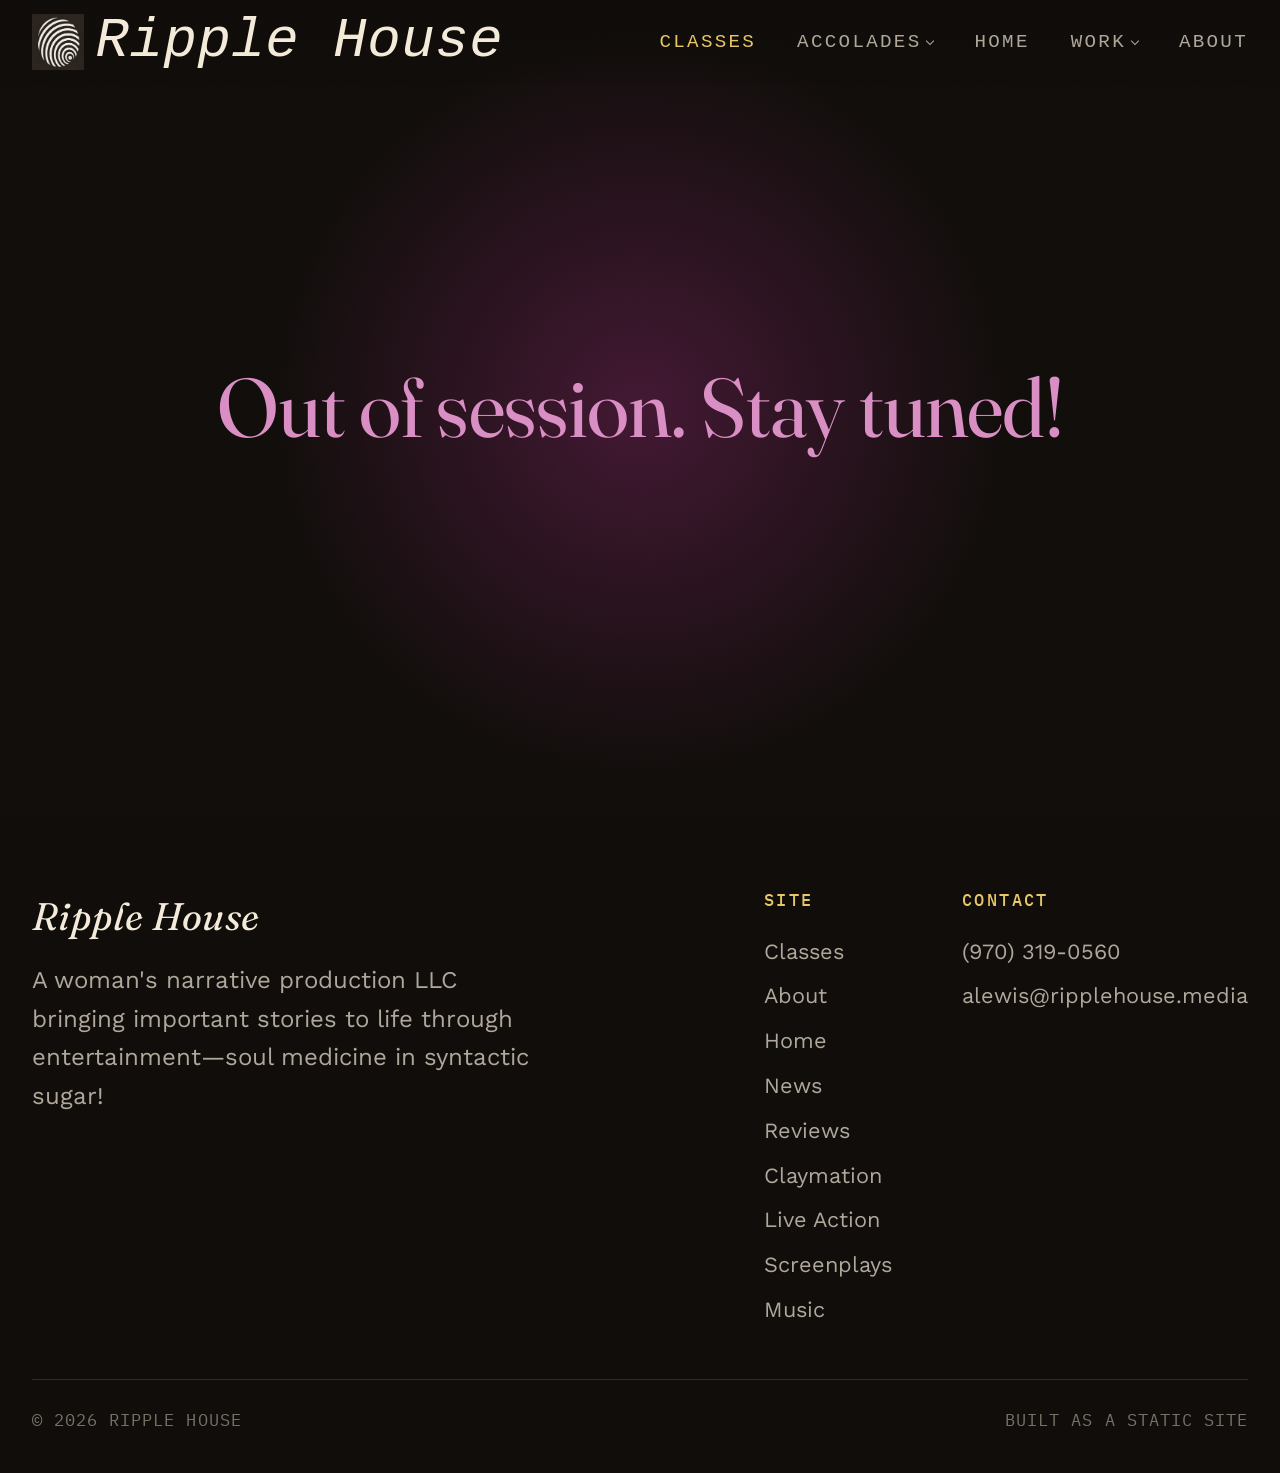
==== classes.html @ cd3e56c9 "Initial commit" ====
<!DOCTYPE html>
<html lang="en">
<head>
<meta charset="UTF-8">
<meta name="viewport" content="width=device-width, initial-scale=1.0">
<title>Classes | Ripple House</title>
<meta name="description" content="Ripple House classes — out of session, stay tuned.">
<link rel="preconnect" href="https://fonts.googleapis.com">
<!-- Favicon — cropped/downsized from the existing ripple-rings mark in
     media/logo.png (see .mission-glow/.mission-rings, the same motif used
     throughout the site), not a new graphic. -->
<link rel="icon" type="image/png" sizes="32x32" href="media/favicon-32.png">
<link rel="icon" type="image/png" sizes="16x16" href="media/favicon-16.png">
<link rel="apple-touch-icon" sizes="180x180" href="media/favicon-180.png">
<link rel="shortcut icon" href="media/favicon.ico">
<link rel="stylesheet" href="css/style.css">
</head>
<body>
<!-- No .intro-pending on this page's <body> — same as about.html/screenplays.html/
     live-action.html, that class/timeline only applies to the homepage's
     freeze-frame hero. This page has no hero, so the nav is visible
     immediately. -->

<!-- ============================= NAV ============================= -->
<nav class="site-nav">
  <div class="container">
    <a href="index.html" class="brand-lockup">
      <img src="media/logo.png" alt="" class="brand-logo">
      <span class="brand">Ripple House</span>
    </a>
    <div class="nav-controls">
      <button class="nav-toggle" aria-label="Toggle menu" aria-expanded="false"><span></span></button>
      <ul class="nav-links">
        <li><a href="classes.html">Classes</a></li>
        <li class="has-submenu">
          <a class="nav-parent" role="button" tabindex="0" aria-haspopup="true">
            Accolades
            <span class="submenu-caret" aria-hidden="true"></span>
          </a>
          <ul class="submenu">
            <li><a href="news.html">In the News</a></li>
            <li><a href="reviews.html">Reviews</a></li>
          </ul>
        </li>
        <li><a href="index.html">Home</a></li>
        <li class="has-submenu">
          <a class="nav-parent" role="button" tabindex="0" aria-haspopup="true">
            Work
            <span class="submenu-caret" aria-hidden="true"></span>
          </a>
          <ul class="submenu">
            <li><a href="claymation.html">Claymation</a></li>
            <li><a href="live-action.html">Live Action</a></li>
            <li><a href="screenplays.html">Screenplays</a></li>
            <li><a href="music.html">Music</a></li>
          </ul>
        </li>
        <li><a href="about.html">About</a></li>
      </ul>
    </div>
  </div>
</nav>

<!-- ============================= CLASSES =============================
     A single full-height moment rather than a header-plus-sections page —
     see "CLASSES page" in css/style.css. The pink ripple is the exact
     .mission-glow/.mission-rings markup reused verbatim from the homepage
     MISSION section (same classes, same @keyframes mission-ripple),
     recentered and sized up behind the message via the .classes-hero
     scoping rules in style.css. -->
<section class="classes-hero">
  <div class="mission-glow" aria-hidden="true"></div>
  <div class="mission-rings" aria-hidden="true">
    <span class="ring ring-1"></span>
    <span class="ring ring-2"></span>
    <span class="ring ring-3"></span>
  </div>
  <div class="grain" aria-hidden="true"></div>
  <div class="container classes-hero-inner reveal-on-scroll">
    <h1 class="classes-message">Out of session. Stay tuned!</h1>
  </div>
</section>

<!-- ============================= FOOTER ============================= -->
<footer class="site-footer">
  <div class="container">
    <div class="footer-top">
      <div class="footer-brand">
        <a href="index.html" class="brand">Ripple House</a>
        <p>A woman's narrative production LLC bringing important stories to life
          through entertainment—soul medicine in syntactic sugar!</p>
      </div>
      <div class="footer-cols">
        <div class="footer-col">
          <h4>Site</h4>
          <a href="classes.html">Classes</a>
          <a href="about.html">About</a>
          <a href="index.html">Home</a>
          <a href="news.html">News</a>
          <a href="reviews.html">Reviews</a>
          <a href="claymation.html">Claymation</a>
          <a href="live-action.html">Live Action</a>
          <a href="screenplays.html">Screenplays</a>
          <a href="music.html">Music</a>
        </div>
        <div class="footer-col">
          <h4>Contact</h4>
          <a href="tel:+19703190560">(970) 319-0560</a>
          <a href="mailto:alewis@ripplehouse.media">alewis@ripplehouse.media</a>
        </div>
      </div>
    </div>
    <div class="footer-bottom">
      <span>© 2026 Ripple House</span>
      <span>Built as a static site</span>
    </div>
  </div>
</footer>

<script src="js/main.js"></script>
</body>
</html>
---- css/style.css ----
/* ==========================================================================
   RIPPLE HOUSE — a placeholder studio brand for this clone.
   Swap the name, palette values, and copy for your own site.
   ========================================================================== */

@import url('https://fonts.googleapis.com/css2?family=Fraunces:ital,opsz,wght@0,9..144,300;0,9..144,400;0,9..144,600;1,9..144,400;1,9..144,500&family=Work+Sans:wght@300;400;500;600&family=IBM+Plex+Mono:wght@400;500&display=swap');

:root{
  /* ---- color ---- */
  --ink:        #100D0A;   /* warm near-black, like a closed reel canister */
  --ink-soft:   #1A1510;
  --panel:      #221B14;
  --panel-2:    #2A221A;
  --parchment:  #F3EAD9;   /* aged paper */
  --parchment-70: rgba(243,234,217,.7);
  --parchment-45: rgba(243,234,217,.45);
  --brass:      #C9A02A;   /* instrument brass */
  --brass-light:#E7C766;
  --rust:       #B65B3D;   /* VU-meter red-orange, used sparingly */
  --fog:        #93A0A8;   /* muted atmosphere blue-grey */
  --rose:       #D98FC4;   /* dusty rose/blush — the MISSION section's accent, echoing the pink reference material without breaking from the warm brass/rust palette */
  --rose-light: #F0C3DE;
  --rose-ring:  #A42D82;   /* same hue as --rose, just darker/more saturated — used only for the ripple-rings motif so it reads clearly against the panel background */
  --line:       rgba(243,234,217,.14);
  --line-strong:rgba(243,234,217,.28);

  /* ---- type ---- */
  --font-display: 'Fraunces', Georgia, serif;
  --font-body: 'Work Sans', -apple-system, Segoe UI, sans-serif;
  --font-mono: 'IBM Plex Mono', ui-monospace, monospace;
  /* classic screenplay/typewriter feel — used ONLY on the "Ripple House"
     wordmark, the nav menu, and the "entertainment powering empathy"
     caption; --font-mono (IBM Plex Mono) above is untouched and still
     used everywhere else on the site (footer, tape counter, track list,
     contact drawer, etc). */
  --font-typewriter: Courier, "Courier New", monospace;

  /* ---- misc ---- */
  --nav-h: 84px;
  --ease: cubic-bezier(.22,.7,.2,1);
}

*,*::before,*::after{ box-sizing: border-box; }
html{ scroll-behavior: smooth; }
html,body{ margin:0; padding:0; }

body{
  background: var(--ink);
  color: var(--parchment);
  font-family: var(--font-body);
  font-weight: 400;
  line-height: 1.6;
  -webkit-font-smoothing: antialiased;
  overflow-x: hidden;
}

img{ max-width:100%; display:block; }
a{ color: inherit; text-decoration: none; }
ul{ margin:0; padding:0; list-style:none; }
button{ font-family: inherit; cursor:pointer; }
input,textarea{ font-family: inherit; }

::selection{ background: var(--brass); color: var(--ink); }

.container{
  width: 100%;
  max-width: 1240px;
  margin: 0 auto;
  padding: 0 32px;
}

@media (max-width: 640px){
  .container{ padding: 0 20px; }
}

/* ---- film-grain overlay, used on hero/dark sections ---- */
.grain{
  pointer-events: none;
  position: absolute;
  inset: 0;
  opacity: .06;
  mix-blend-mode: overlay;
  background-image: url("data:image/svg+xml,%3Csvg xmlns='http://www.w3.org/2000/svg' width='120' height='120'%3E%3Cfilter id='n'%3E%3CfeTurbulence type='fractalNoise' baseFrequency='.85' numOctaves='2' stitchTiles='stitch'/%3E%3C/filter%3E%3Crect width='100%25' height='100%25' filter='url(%23n)'/%3E%3C/svg%3E");
}

.eyebrow{
  font-family: var(--font-mono);
  font-size: 12px;
  letter-spacing: .18em;
  text-transform: uppercase;
  color: var(--brass-light);
  display: inline-flex;
  align-items: center;
  gap: 10px;
}
.eyebrow::before{
  content: "";
  width: 22px; height: 1px;
  background: var(--brass-light);
  display:inline-block;
}

h1,h2,h3,h4{
  font-family: var(--font-display);
  font-weight: 500;
  color: var(--parchment);
  margin: 0 0 .4em;
  letter-spacing: -.01em;
}
h1{ font-size: clamp(2.6rem, 6vw, 5rem); line-height: 1.03; font-weight: 400; }
h2{ font-size: clamp(1.9rem, 3.6vw, 3rem); line-height: 1.08; }
h3{ font-size: clamp(1.3rem, 2vw, 1.7rem); }

p{ color: var(--parchment-70); margin: 0 0 1em; }
p.lede{ font-size: 1.15rem; color: var(--parchment-70); max-width: 60ch; }

.btn{
  display: inline-flex;
  align-items: center;
  gap: 10px;
  font-family: var(--font-mono);
  font-size: 13px;
  letter-spacing: .1em;
  text-transform: uppercase;
  padding: 15px 26px;
  border: 1px solid var(--line-strong);
  border-radius: 999px;
  color: var(--parchment);
  background: transparent;
  transition: all .35s var(--ease);
  white-space: nowrap;
}
.btn:hover{ border-color: var(--brass-light); color: var(--brass-light); }
.btn.btn-solid{
  background: var(--brass);
  border-color: var(--brass);
  color: var(--ink);
}
.btn.btn-solid:hover{ background: var(--brass-light); border-color: var(--brass-light); color: var(--ink); }
.btn svg{ width: 14px; height: 14px; }

/* ==========================================================================
   NAV
   ========================================================================== */
.site-nav{
  position: fixed;
  top: 0; left: 0; right: 0;
  z-index: 500;
  height: var(--nav-h);
  display:flex; align-items:center;
  background: linear-gradient(to bottom, rgba(16,13,10,.85), rgba(16,13,10,0));
  transition: background .4s var(--ease);
  /* No border-bottom here (not even a "transparent" one) — a declared
     border, regardless of its color, gets its own edge/anti-aliasing pass
     where it meets this semi-transparent gradient background, which was
     rendering as a persistent hairline seam along the bar's bottom edge
     (visible once the bar had settled/faded in, even without scrolling).
     Omitting the border property altogether removes that seam outright,
     without altering the bar's height, background, blur, or timing. */
}
.site-nav.is-scrolled{
  background: rgba(16,13,10,.92);
  backdrop-filter: blur(10px);
}
.site-nav .container{
  display:flex; align-items:center; justify-content:space-between;
  /* Override the shared .container's 1240px reading-width cap (used
     elsewhere for footer/section content) — the nav must hug the TRUE
     viewport edges, independent of the cinematography reel's width/position,
     with equal margins from the left and right edges of the screen at any
     window size. Leaves the inherited "padding: 0 32px" as that margin. */
  max-width: none;
}
.brand{
  font-family: var(--font-display);
  font-style: italic;
  font-size: 1.35rem;
  color: var(--parchment);
  letter-spacing: .01em;
}
/* scoped to the nav specifically (not .footer-brand's .brand) — sized up to
   match the reference screenshot's proportions for the wordmark. Courier
   (--font-typewriter) for the classic screenplay feel. Sizes are 1.5x the
   prior clamp(1.7rem, 2.9vw, 2.45rem). */
.site-nav .brand{
  font-family: var(--font-typewriter);
  font-size: clamp(2.55rem, 4.35vw, 3.675rem);
}
.brand span{ color: var(--brass-light); font-style: normal; }

/* Logo + "Ripple House" lockup, upper-left of the nav. Same viewport-edge
   positioning/margin as before — this just groups the logo and the
   existing .brand text inside the link that used to just be the text.
   Vertically centers the two against each other; sizing keeps the logo
   proportionate to (not larger than) the wordmark's own font-size. Its
   entrance timing (transition + body.intro-pending gate) lives with the
   rest of the INTRO rules further down, right next to .site-nav .brand's —
   intentionally identical values, so the two move together exactly. */
.brand-lockup{
  display: flex;
  align-items: center;
  gap: 12px;
}
.brand-logo{
  /* matches .site-nav .brand's font-size 1:1, so the mark scales in step
     with the wordmark at every viewport width instead of just at one
     breakpoint */
  height: clamp(2.55rem, 4.35vw, 3.675rem);
  width: auto; /* native aspect ratio preserved — never stretched/squashed */
  flex: none;
}

/* wraps the toggle + links as one unit so the intro's slide-in-from-right
   animation (see the INTRO rules) can move them together */
.nav-controls{
  display:flex; align-items:center;
}

.nav-links{
  display:flex; align-items:center; gap: clamp(28px, 3.2vw, 48px);
}
.nav-links a{
  font-family: var(--font-typewriter);
  /* sized up (from a flat 12.5px) to match the reference screenshot's
     proportions for the nav — scales with the viewport like the brand does.
     Nudged a touch larger than the IBM Plex Mono value below it used to be —
     Courier's x-height reads a little lighter/smaller at the same size — to
     keep the menu balanced against the "Ripple House" wordmark. */
  font-size: clamp(14px, 1.5vw, 22px);
  letter-spacing: .12em;
  text-transform: uppercase;
  color: var(--parchment-70);
  position: relative;
  padding: 6px 0;
}
.nav-links a:hover{ color: var(--parchment); }
.nav-links a.is-active{ color: var(--brass-light); }
.nav-links a.nav-cta{
  color: var(--ink);
  background: var(--brass);
  padding: 10px 18px;
  border-radius: 999px;
}
.nav-links a.nav-cta:hover{ background: var(--brass-light); color: var(--ink); }

/* "Work" dropdown — hover on desktop (also :focus-within for keyboard users),
   always-expanded inline on mobile (see the 860px media query below) */
.has-submenu{ position: relative; }
.nav-parent{
  display: inline-flex;
  align-items: center;
  gap: 6px;
}
.submenu-caret{
  width: 6px; height: 6px;
  flex: none;
  border-right: 1px solid currentColor;
  border-bottom: 1px solid currentColor;
  transform: rotate(45deg);
  margin-top: -3px;
  transition: transform .25s var(--ease);
}
.has-submenu:hover .submenu-caret,
.has-submenu:focus-within .submenu-caret{
  transform: rotate(225deg);
}
.submenu{
  position: absolute;
  top: 100%; right: 0;
  z-index: 10;
  min-width: 200px;
  padding: 10px 0;
  display: flex;
  flex-direction: column;
  background: var(--ink-soft);
  border: 1px solid var(--line-strong);
  border-radius: 8px;
  box-shadow: 0 24px 48px -20px rgba(0,0,0,.7);
  opacity: 0;
  transform: translateY(6px);
  pointer-events: none;
  transition: opacity .25s var(--ease), transform .25s var(--ease);
}
.submenu a{
  display: block;
  padding: 10px 20px;
  white-space: nowrap;
}
.submenu a:hover{ background: var(--panel); color: var(--parchment); }
.has-submenu:hover .submenu,
.has-submenu:focus-within .submenu{
  opacity: 1;
  transform: translateY(0);
  pointer-events: auto;
}

.nav-toggle{
  display:none;
  width: 40px; height: 40px;
  border: 1px solid var(--line-strong);
  border-radius: 50%;
  background: transparent;
  position: relative;
}
.nav-toggle span, .nav-toggle span::before, .nav-toggle span::after{
  content:"";
  position:absolute;
  left: 10px; right: 10px;
  height: 1px;
  background: var(--parchment);
  transition: transform .3s var(--ease), opacity .3s var(--ease);
}
.nav-toggle span{ top: 19px; }
.nav-toggle span::before{ top: -6px; }
.nav-toggle span::after{ top: 6px; }
.nav-toggle.is-open span{ background: transparent; }
.nav-toggle.is-open span::before{ transform: translateY(6px) rotate(45deg); }
.nav-toggle.is-open span::after{ transform: translateY(-6px) rotate(-45deg); }

@media (max-width: 860px){
  .nav-links{
    position: fixed;
    top: var(--nav-h); left: 0; right: 0; bottom: 0;
    background: var(--ink);
    flex-direction: column;
    justify-content: center;
    gap: 30px;
    transform: translateY(-8px);
    opacity: 0;
    pointer-events: none;
    transition: opacity .3s var(--ease), transform .3s var(--ease);
  }
  .nav-links.is-open{ opacity:1; transform: translateY(0); pointer-events:auto; }
  .nav-links a{ font-size: 15px; }
  .nav-toggle{ display:block; }
  /* no hover on touch — the submenu is just always expanded under "Work" */
  .submenu{
    position: static;
    align-items: center;
    margin-top: 14px;
    padding: 0;
    gap: 14px;
    background: transparent;
    border: 0;
    border-radius: 0;
    box-shadow: none;
    opacity: 1;
    transform: none;
    pointer-events: auto;
  }
  .submenu a{ padding: 0; font-size: 13px; color: var(--parchment-45); }
  .submenu-caret{ display: none; }
}

/* tape-counter scroll readout — signature element */
.tape-counter{
  position: fixed;
  right: 22px;
  bottom: 22px;
  z-index: 400;
  font-family: var(--font-mono);
  font-size: 11px;
  letter-spacing: .1em;
  color: var(--parchment-45);
  display: flex;
  align-items: center;
  gap: 10px;
  pointer-events: none;
  mix-blend-mode: difference;
}
.tape-counter .dot{
  width: 6px; height: 6px; border-radius: 50%;
  background: var(--rust);
  box-shadow: 0 0 8px var(--rust);
}
@media (max-width: 640px){ .tape-counter{ display:none; } }

/* ==========================================================================
   HERO — full-bleed background reel, centered 70%-width overlay video,
   caption + awards/logo scroller in the space below it.
   ========================================================================== */
.hero{
  position: relative;
  height: 100vh;
  min-height: 560px;
  display:flex;
  flex-direction: column;
  overflow: hidden;
  background: var(--ink);
}

/* full-bleed autoplaying/muted background reel — fades in from black over .5s,
   freezes on its last frame once it finishes, then dims by exactly 20%
   brightness over exactly 2.5s, in lockstep with the "Ripple House" entrance
   (see js/main.js beginEntrance() and the .site-nav .brand rule below). */
.hero-bg-video{
  position: absolute;
  inset: 0;
  overflow: hidden;
  z-index: 0;
  opacity: 0;
  filter: brightness(1);
  transition: opacity .5s ease, filter 2.5s ease;
}
.hero-bg-video.is-ready{ opacity: 1; }
.hero-bg-video.is-dimmed{ filter: brightness(.8); }
.hero-bg-video video{
  position: absolute;
  inset: 0;
  width: 100%;
  height: 100%;
  object-fit: cover;
  border: 0;
  pointer-events: none;
}
.hero-scrim{
  position: absolute; inset: 0; z-index: 1;
  background:
    linear-gradient(to bottom, rgba(16,13,10,.55) 0%, rgba(16,13,10,.25) 40%, rgba(16,13,10,.65) 100%);
}
.hero .grain{ z-index: 1; }

/* speaker glyph — a speaker cone that always shows, plus two toggled overlay
   groups: an "X" (muted, the default — video autoplays muted) and sound-wave
   arcs (shown once unmuted via .is-on, toggled by js/main.js). Used by the
   overlay's mute button (the hero background itself has no controls at all —
   it plays permanently muted). */
.mute-icon{
  width: 22px; height: 22px; flex: none;
}
.mute-icon-muted,
.mute-icon-on{
  transition: opacity .15s ease;
}
.mute-icon-on{ opacity: 0; }
.mute-icon.is-on .mute-icon-muted{ opacity: 0; }
.mute-icon.is-on .mute-icon-on{ opacity: 1; }

.hero-inner{
  position: relative;
  z-index: 2;
  flex: 1;
  display: flex;
  flex-direction: column;
  align-items: center;
  justify-content: center;
  padding: calc(var(--nav-h) + 20px) 24px 40px;
}
.hero-overlay{
  /* sized to match the reference screenshot's proportions: the overlay clip
     reads at roughly 70% of the window's width there, and is allowed to grow
     much larger on wide screens than the old 1100px cap permitted. */
  width: 70vw;
  min-width: 320px;
  max-width: 1600px;
  display: flex;
  flex-direction: column;
  align-items: center;
  /* Just the video-frame lives here now — the caption and the awards/logo
     scroller moved to .hero-below-reel (a sibling, below), so they can be
     vertically centered in the space below the reel instead of stacked
     directly under it. js/main.js still adds .is-visible here at t=1.000s
     so the rule below can key off it. */
}
/* the overlay is autoplaying/decorative (no user controls, no title) — block
   pointer events so hovering it can never trigger any browser video chrome */
.hero-overlay .video-frame iframe,
.hero-overlay .video-frame video{ pointer-events: none; }
/* media/cinematography_reel_web.mp4's native frame is 1920x804 (~2.39:1,
   a wide "scope" ratio) — well outside the base .video-frame's 16:9 box
   below. Overriding both the container's aspect-ratio (to the clip's exact
   native ratio, so the box itself is the right shape) and the video's
   object-fit (cover -> contain, as a second safeguard) means the complete
   frame is always visible, undistorted, with no top/bottom/left/right
   cropping. At the overlay's existing width this naturally renders shorter
   and proportionally wider than the old 16:9 box did — exactly the "shorter
   + wider, same undistorted frame" the reel now needs — while staying
   centered in .hero-overlay exactly as before.
   Also: no frame/outline around the overlay video — just the raw clip.
   Hidden until t=1.000s in js/main.js beginEntrance() (deliberately
   overlapping the tail of the brand/dim/nav animation), then fades in
   over exactly 1s on its own. */
.hero-overlay .video-frame{
  aspect-ratio: 1920 / 804;
  border: 0;
  border-radius: 0;
  box-shadow: none;
  background: transparent;
  opacity: 0;
  transition: opacity 1s ease;
}
.hero-overlay .video-frame video{
  object-fit: contain;
}
.hero-overlay.is-visible .video-frame{
  opacity: 1;
}
.hero-overlay .video-frame::before{ display: none; }

/* manual unmute button on the overlay video (it plays muted by default) —
   sized up and given more contrast so it reads clearly as a control, while
   staying anchored to the video's own lower-right corner (.video-frame is
   the positioning parent, not the viewport) */
.overlay-mute-toggle{
  position: absolute;
  bottom: 16px; right: 16px;
  z-index: 5;
  width: 52px; height: 52px;
  display: flex; align-items:center; justify-content:center;
  background: rgba(16,13,10,.68);
  border: 1px solid var(--line-strong);
  border-radius: 50%;
  color: var(--parchment);
  backdrop-filter: blur(6px);
  box-shadow: 0 6px 20px -6px rgba(0,0,0,.6);
  opacity: 0;
  pointer-events: none;
  transition: opacity .3s ease, border-color .3s ease, color .3s ease, background .3s ease;
}
.hero-overlay.is-visible .overlay-mute-toggle{ opacity: 1; pointer-events: auto; }
.overlay-mute-toggle:hover{ border-color: var(--brass-light); color: var(--brass-light); }

/* "Entertainment Powering Empathy" caption — no fade of its own; it's
   revealed by the typewriter effect itself (js/main.js typewriter()),
   which starts at t=2.125s (.125s after the video above finishes fading
   in). .is-typing is added the instant typing starts, so the caption + its
   cursor appear together right as the first character is typed. */
.hero-link{
  /* stacks in front of .awards-band — see the AWARDS / LOGO SCROLLER rules
     below, where this now lives alongside the scroller inside
     .hero-below-reel */
  position: relative;
  z-index: 2;
  font-family: var(--font-typewriter);
  font-style: italic;
  /* sized up to match the reference screenshot's proportions for the caption
     under the overlay video. Sizes are 1.5x the prior
     clamp(1.05rem, 2vw, 1.7rem). */
  font-size: clamp(1.575rem, 3vw, 2.55rem);
  color: var(--parchment);
  border-bottom: 1px solid var(--line-strong);
  padding-bottom: 4px;
  text-align: center;
  /* keeps the caption legible over the dimmed but still-busy scrolling
     images behind it (.awards-band) — a soft, dark, cinematic shadow
     rather than a hard/graphic one, so it still reads as part of the same
     clean aesthetic. Inherits down to .typed-text/.typed-cursor too.
     2x as strong as the prior 0 2px 10px rgba(16,13,10,.7), 0 1px 3px
     rgba(16,13,10,.9) — offsets and blur radii doubled, and opacity
     doubled up to its 1.0 ceiling (both layers were already close to
     opaque, so the extra spread/reach is what reads as "stronger" here). */
  text-shadow: 0 4px 20px rgba(16,13,10,1), 0 2px 6px rgba(16,13,10,1);
  opacity: 0;
  pointer-events: none;
}
.hero-link.is-typing{
  opacity: 1;
  pointer-events: auto;
}
.hero-link:hover{ color: var(--brass-light); border-color: var(--brass-light); }

/* blinking typewriter cursor — becomes visible + starts blinking the instant
   typing begins, and keeps blinking indefinitely (including after typing
   finishes) since nothing ever removes .is-visible or stops the animation. */
.typed-cursor{
  display: inline-block;
  width: 2px;
  height: 1em;
  margin-left: 2px;
  vertical-align: -0.15em;
  background: currentColor;
  opacity: 0;
}
.typed-cursor.is-visible{
  opacity: 1;
  animation: typed-blink 1s step-end infinite;
}
@keyframes typed-blink{
  50%{ opacity: 0; }
}

.video-frame{
  position: relative;
  width: 100%;
  aspect-ratio: 16/9;
  border: 1px solid var(--line-strong);
  border-radius: 4px;
  overflow: hidden;
  background: var(--panel);
  box-shadow: 0 40px 80px -30px rgba(0,0,0,.7);
}
.video-frame::before{
  content: "";
  position:absolute; inset:0;
  border: 10px solid var(--ink);
  z-index: 3;
  pointer-events:none;
  opacity: .4;
}
.video-frame iframe{
  position:absolute; inset:0; width:100%; height:100%; border:0;
}
.video-frame video{
  position:absolute; inset:0; width:100%; height:100%; border:0; object-fit:cover;
}
.video-frame .frame-tag{
  position:absolute; top: 14px; left: 14px; z-index:4;
  font-family: var(--font-mono);
  font-size: 10.5px;
  letter-spacing: .12em;
  text-transform: uppercase;
  color: var(--parchment);
  background: rgba(16,13,10,.6);
  padding: 5px 9px;
  border: 1px solid var(--line);
  border-radius: 999px;
}
.video-frame .frame-tag .dot{
  width:6px; height:6px; border-radius:50%;
  background: var(--rust); display:inline-block; margin-right:6px;
  box-shadow: 0 0 6px var(--rust);
}

@media (max-width: 900px){
  .hero-overlay{ width: 82vw; }
}
@media (max-width: 640px){
  .hero-overlay{ width: 92vw; }
}

/* ==========================================================================
   INTRO: while body carries .intro-pending (see index.html + js/main.js),
   the ONLY visible thing on the page is the full-bleed background reel, at
   its normal brightness — nav bar, brand, tape counter, scrim and grain all
   stay invisible and non-interactive, and the reel is never
   dimmed. The navigation menu (.nav-controls) is gated by .intro-pending
   like the rest of the chrome, but keeps its own 2.5s duration so it stays
   in lockstep with the brand (see below).

   The background reel freezing on its last frame is the ONLY trigger for
   what happens next (js/main.js beginEntrance(), called the instant it
   pauses — this is t=0.000s below). .intro-pending is removed at that exact
   moment. The precise, requested part of the timeline is:
     t=0.000s  "Ripple House" AND the navigation menu (see .nav-controls
               below) start fading in together + the background starts
               dimming by 20% — all three run for EXACTLY 2.5s, starting and
               ending together at t=2.500s.
     t=1.000s  (1.5s before the brand/nav/dim above finish — the overlap is
               intentional) the overlay video (see .hero-overlay/.video-frame
               above) starts fading in, over exactly 1s, finishing at
               t=2.000s; the typewriter caption then starts at t=2.125s
               (see js/main.js).
   The tape counter, scrim and grain are triggered at that same t=0.000s
   moment (removing .intro-pending) but keep their original, less strict
   1.2s fade — only the brand and the nav menu were tightened to the exact
   durations this sequence requires. (The awards/logo scroller behind the
   caption has its own separate, later t=2.125s trigger — see the AWARDS /
   LOGO SCROLLER rules below.)
   ========================================================================== */
.site-nav,
.tape-counter,
.hero-scrim,
.hero .grain{
  transition: opacity 1.2s ease;
}
/* brand ("Ripple House") fades in in place (no slide) over exactly 2.5s,
   in lockstep with the background dim and the nav menu below */
.site-nav .brand{
  transition: opacity 2.5s ease;
}
/* logo rides the exact same transition as the brand text above — identical
   duration/easing/gating, no independent timing — so the lockup fades in
   as one visual unit */
.brand-logo{
  transition: opacity 2.5s ease;
}
/* nav links + mobile menu toggle slide in from the right, as one unit —
   same 2.5s duration/rate as the brand above, both gated by .intro-pending
   and starting at the same t=0.000s, so they finish together at t=2.500s */
.nav-controls{
  transition: opacity 2.5s ease, transform 2.5s ease;
}
body.intro-pending .site-nav,
body.intro-pending .tape-counter,
body.intro-pending .hero-scrim,
body.intro-pending .hero .grain{
  opacity: 0;
  pointer-events: none;
}
body.intro-pending .site-nav .brand{
  opacity: 0;
}
body.intro-pending .brand-logo{
  opacity: 0;
}
body.intro-pending .nav-controls{
  opacity: 0;
  transform: translateX(36px);
  pointer-events: none;
}

/* SKIP: a repeat Home visit within the same site session (see the inline
   <script> + sessionStorage in index.html, and skipIntro in js/main.js)
   lands with body.intro-skip instead of body.intro-pending from before
   first paint, so none of the opacity/transform rules above ever apply —
   the chrome is simply already visible. The one thing that DOES still
   happen post-paint on a skip visit is js/main.js adding is-ready/
   is-dimmed to the background reel and is-visible to the overlay
   video-frame/mute button (beginEntrance() runs the same class changes on
   every visit) — this block just collapses those specific transitions to
   0s so that "already visible" reads as instant rather than as a replay
   of the fade/dim entrance, which is exactly what's being skipped. Every
   transition property/value pair stays exactly as declared above/near
   .hero-overlay .video-frame and .overlay-mute-toggle — only the duration
   is overridden, and only while .intro-skip is present. */
body.intro-skip .hero-bg-video,
body.intro-skip .hero-overlay .video-frame,
body.intro-skip .overlay-mute-toggle,
body.intro-skip .site-nav,
body.intro-skip .tape-counter,
body.intro-skip .hero-scrim,
body.intro-skip .hero .grain,
body.intro-skip .site-nav .brand,
body.intro-skip .brand-logo,
body.intro-skip .nav-controls{
  transition-duration: 0s;
}

/* ==========================================================================
   BELOW THE REEL — caption + awards/logo scroller, vertically centered in
   the space between the bottom of .video-frame and the bottom of the
   viewport. .hero-below-reel spans the full viewport width (it's an
   absolutely-positioned child of .hero-inner, so its own left/right:0 reach
   the padding edge of .hero-inner regardless of .hero-inner's own padding —
   i.e. true viewport width, not the ~70vw video column) and the full
   remaining height (top is set in px by js/main.js positionBelowReel(),
   which measures .video-frame's actual rendered bottom edge — recalculated
   on load and on resize, since that edge shifts with the reel's responsive
   aspect-ratio-driven size — bottom:0 is simply the bottom of .hero, which
   is exactly 100vh, i.e. the viewport's bottom edge). Flex centering inside
   this box is what puts both the caption and the scroller at the exact
   midpoint of that space, both horizontally and vertically.
   ========================================================================== */
.hero-below-reel{
  position: absolute;
  left: 0; right: 0; bottom: 0;
  /* top: set inline, in px, by js/main.js */
  z-index: 2;
  display: flex;
  align-items: center;
  justify-content: center;
  pointer-events: none; /* the scroller is decorative; only the caption link below re-enables it */
}

/* AWARDS / LOGO SCROLLER — six press/award marks, dimmed and continuously
   scrolling right-to-left behind the caption. Not visible/scrolling at all
   until js/main.js adds .is-scrolling (at t=2.125s, the exact same instant
   the typewriter above starts) — see startAwardsScroll(). */
.awards-band{
  position: absolute;
  inset: 0;
  overflow: hidden;
  z-index: 1;
  display: flex;
  align-items: center;
  pointer-events: none;
}
.awards-enter{
  /* idle/default position: fully past the right edge of the viewport, so
     nothing is visible before .is-scrolling is added. animation-fill-mode
     keeps it here (0% of the keyframes below) until triggered.
     animation-duration is set inline, in px/s-derived seconds, by
     js/main.js startAwardsScroll() — see that function for why: it has to
     be computed per viewport width to hold a truly constant px/s speed
     (100vw is a different pixel distance at every width, and a fixed
     CSS duration can't compensate for that on its own). */
  transform: translateX(100vw);
}
.is-scrolling .awards-enter{
  animation-name: awards-enter-slide;
  animation-timing-function: linear;
  animation-fill-mode: forwards;
}
@keyframes awards-enter-slide{
  from{ transform: translateX(100vw); }
  to{ transform: translateX(0); }
}
.awards-track{
  display: flex;
  align-items: center;
  width: max-content;
  /* no gap here — the trailing gap that belongs between the two .awards-set
     copies lives INSIDE each set instead (its padding-right, below), so
     both halves of the track are pixel-for-pixel identical widths and
     translateX(-50%) below lands exactly on the seam between them */
  filter: brightness(.55); /* uniform 45% dim (55% brightness) on the whole
     strip at once — a filter, not opacity, so the logos' own colors stay
     true rather than washing out against whatever's behind them */
}
/* animation-duration AND animation-delay are set inline by js/main.js too:
   duration so the loop moves at the exact same px/s speed as the entrance
   above (both are derived from the same fixed speed constant); delay so
   the loop sits still — at its own translateX(0) resting state, which is
   exactly where .awards-enter's slide leaves it — for precisely as long as
   the entrance takes, then picks up the instant it ends. That hand-off is
   what keeps this to ONE constant speed the whole time: only one of the
   two transforms is ever actually moving at once, so their speeds are
   never added together (which is what caused the old "fast entrance, slow
   settle" effect this replaces). */
.is-scrolling .awards-track{
  animation-name: awards-scroll;
  animation-timing-function: linear;
  animation-iteration-count: infinite;
}
@keyframes awards-scroll{
  from{ transform: translateX(0); }
  to{ transform: translateX(-50%); } /* exactly one (duplicated) set's width, incl. its trailing gap — seamless loop, no jump */
}
.awards-set{
  display: flex;
  align-items: center;
  gap: 56px;
  padding-right: 56px; /* trailing gap before the next (possibly duplicate) set — see .awards-track note above */
  flex: none;
}
.awards-logo{
  display: block;
  width: auto; /* native aspect ratio preserved — never stretched/squashed */
  flex: none;
}
/* Per-logo heights are individually tuned (not a single shared height) so
   the seven marks — which range from full-bleed wordmarks to small badges
   with a lot of internal padding — read as roughly the same visual/ink
   size rather than the same canvas size. brand (the Ripple House ripple
   mark) is sized from the same corner-sampled ink-height method as the
   rest — its ink fills 88.6% of the canvas, so 54px canvas yields the
   same ~48px rendered ink height the other marks target. top, overall,
   finalist and tsl were subsequently rescaled again relative to their own
   prior sizes (top -> 50%, overall -> 200%, finalist -> 150%, tsl -> 150%);
   brand was later doubled again (54px -> 108px); deadline and wescreen
   are unchanged. width stays auto (see
   .awards-logo above), so every logo's aspect ratio is preserved and it
   stays center-aligned with the rest of the row via .awards-set's
   align-items: center — same mechanism as every other logo here. Because
   these rules key off shared classes (.awards-logo-top, etc.), every
   repeated instance of a logo across both .awards-set copies picks up the
   same size automatically — nothing instance-specific to keep in sync. */
.awards-logo-deadline{ height: 90px; }
.awards-logo-finalist{ height: 83.25px; }
.awards-logo-overall{ height: 99px; }
.awards-logo-top{ height: 82.5px; }
.awards-logo-tsl{ height: 96px; }
.awards-logo-wescreen{ height: 91.5px; }
.awards-logo-brand{ height: 108px; } /* 2x its own prior size (54px -> 108px) */

@media (prefers-reduced-motion: reduce){
  .is-scrolling .awards-enter{ animation: none; transform: translateX(0); }
  .is-scrolling .awards-track{ animation: none; }
}

/* ==========================================================================
   SECTION SCAFFOLDING
   ========================================================================== */
section{ position: relative; }
.section{ padding: 120px 0; }
.section-tight{ padding: 80px 0; }
.section-head{ max-width: 640px; margin-bottom: 56px; }
.section-head.center{ margin-left:auto; margin-right:auto; text-align:center; }

.divider{
  height: 1px;
  background: var(--line);
  border: 0;
  margin: 0;
}

/* Generic scroll-reveal utility — fades/rises an element in once, the first
   time it scrolls into view (see the IntersectionObserver in js/main.js,
   "Scroll reveal" block). Distinct from the hero's own entrance timeline,
   which fires once on page load rather than on scroll. No-JS visitors get
   it force-visible via the noscript rule at the top of index.html, since JS
   is what adds .is-visible. */
.reveal-on-scroll{
  opacity: 0;
  transform: translateY(28px);
  transition: opacity .9s var(--ease), transform .9s var(--ease);
}
.reveal-on-scroll.is-visible{
  opacity: 1;
  transform: translateY(0);
}
@media (prefers-reduced-motion: reduce){
  .reveal-on-scroll{ opacity: 1; transform: none; transition: none; }
}

@media (max-width: 640px){
  .section{ padding: 76px 0; }
}

/* ==========================================================================
   FAQ (home)
   ========================================================================== */
.faq-list{ border-top: 1px solid var(--line); }
.faq-item{ border-bottom: 1px solid var(--line); }
.faq-q{
  width: 100%;
  display:flex; align-items:center; justify-content:space-between;
  gap: 24px;
  padding: 30px 0;
  background: transparent;
  border: 0;
  color: var(--parchment);
  text-align: left;
  font-family: var(--font-display);
  font-size: clamp(1.1rem, 2vw, 1.4rem);
}
.faq-q .num{
  font-family: var(--font-mono);
  font-size: 12px;
  color: var(--brass-light);
  margin-right: 18px;
}
.faq-q .icon{
  flex: none;
  width: 28px; height: 28px;
  border: 1px solid var(--line-strong);
  border-radius: 50%;
  position: relative;
}
.faq-q .icon::before,.faq-q .icon::after{
  content:"";
  position:absolute; left:50%; top:50%;
  background: var(--parchment);
  transform: translate(-50%,-50%);
}
.faq-q .icon::before{ width: 11px; height: 1px; }
.faq-q .icon::after{ width: 1px; height: 11px; transition: transform .3s var(--ease), opacity .3s var(--ease); }
.faq-item.is-open .faq-q .icon::after{ transform: translate(-50%,-50%) rotate(90deg); opacity:0; }
.faq-item.is-open .faq-q{ color: var(--brass-light); }

.faq-a{
  max-height: 0;
  overflow: hidden;
  transition: max-height .4s var(--ease);
}
/* No longer capped at 68ch — answers now use the same full width as their
   question (.faq-q is width:100% of the same .faq-item), so their left and
   right edges line up exactly instead of the answer being a narrower
   measure than the question above it. */
.faq-a-inner{ padding: 0 0 30px; }
.faq-a-inner p{ margin:0; }

/* Font sizes only, 1.5x their prior values — no padding/margin/spacing
   change intended. h2's margin-bottom is pinned to its own pre-increase
   value (.4em of the ORIGINAL clamp, not the new larger one) so the gap
   below "Common questions" doesn't grow along with the bigger text; every
   other property here (padding on .faq-q/.faq-a-inner, the .num's
   margin-right, etc.) was already a fixed px value, so it's already
   unaffected by the font-size change. */
.faq-section .eyebrow{ font-size: 18px; }
.faq-section h2{ font-size: clamp(2.85rem, 5.4vw, 4.5rem); margin-bottom: clamp(.76rem, 1.44vw, 1.2rem); }
.faq-section .faq-q{ font-size: clamp(1.65rem, 3vw, 2.1rem); }
.faq-section .faq-q .num{ font-size: 18px; }
.faq-section .faq-a-inner p{ font-size: 24px; }
/* About page only: half the section's normal top padding (120px -> 60px,
   from the shared .section rule), reducing the space between the About/
   Passion/Experience column and this FAQ section — .faq-section only
   appears on about.html, so this doesn't touch spacing on any other page. */
.faq-section{ padding-top: 60px; }
@media (max-width: 640px){
  .faq-section{ padding-top: 38px; }
}

/* ==========================================================================
   MISSION — a short "next chapter" note between the hero and the FAQ,
   introducing Ripple House Media. Sits on its own panel band (same
   background/hairline-border treatment as .cta-band below) so it reads as a
   deliberate beat in the page rather than a continuation of the hero or a
   template repeat of the FAQ. Built from the same primitives as the rest of
   the page (.container, .eyebrow, h2, p.lede, .btn) with one addition: the
   --rose/--rose-light accent (see :root) carries the reference material's
   pink into this one section only — on the eyebrow, the heading, the CTA,
   and a soft ripple-rings motif in the background that echoes the brand's
   own concentric-ring logo. Everything else on the page is untouched.
   Reveals with a gentle fade/rise the first time it's scrolled into view
   (.reveal-on-scroll — see js/main.js) rather than animating on page load,
   since — unlike the hero — it's never in the first viewport: the hero
   above it is a full 100vh, so this section only appears once the visitor
   scrolls past "entertainment powering empathy". */
.mission{
  /* halved from the original 120px/76px — see the matching mobile rule below */
  padding: 60px 0;
  background: var(--panel);
  border-top: 1px solid var(--line);
  border-bottom: 1px solid var(--line);
  /* vertical clipping intentionally OFF — the ripple-rings/glow below are
     full size (unchanged from before) and, now that the section is
     shorter, can be taller than the section's own box. Letting them
     overflow vertically means they bleed into the hero above and the FAQ
     below rather than being cropped at this section's top/bottom edges.
     overflow-x stays hidden: .mission-glow/.mission-rings already bleed
     off the right edge by design (right:-180px/-120px), and clipping that
     horizontally is what keeps it from widening the page/adding a
     scrollbar — same behavior as before, just split per axis instead of
     "overflow: hidden" clipping all four sides. Both decorative layers
     stay pointer-events:none and z-index:0 (below .mission-inner's
     z-index:1), so the overflow is purely visual and never sits above or
     blocks real content in this or any neighboring section. */
  /* overflow-x: clip (not "hidden") deliberately — pairing overflow-x:hidden
     with overflow-y:visible gets silently converted by the browser to
     overflow-y:auto, which still clips vertically (just without a visible
     scrollbar) and would defeat the point. "clip" doesn't trigger that
     conversion, so overflow-y stays genuinely visible. */
  overflow-x: clip;
  overflow-y: visible;
}
@media (max-width: 640px){
  .mission{ padding: 38px 0; }
}
.mission-glow{
  position: absolute;
  top: 50%; right: -180px;
  transform: translateY(-50%);
  width: 620px; height: 620px;
  border-radius: 50%;
  /* darker/more saturated than the original rgba(217,143,196,.18) — same
     hue (--rose-ring is --rose with lightness/saturation adjusted, not a
     different color), just more visible against the panel background */
  background: radial-gradient(circle, rgba(164,45,130,.34), rgba(164,45,130,0) 70%);
  pointer-events: none;
  z-index: 0;
}
/* three concentric rings, staggered so they read as one continuous ripple
   expanding outward and fading — a slow, ambient echo of the ripple-rings
   mark in media/logo.png, not a literal reproduction of it. Animation
   itself (timing/scale/movement) is unchanged; only the color/opacity
   below were darkened for visibility. */
.mission-rings{
  position: absolute;
  top: 50%; right: -120px;
  transform: translateY(-50%);
  width: 560px; height: 560px;
  pointer-events: none;
  z-index: 0;
}
.mission-rings .ring{
  position: absolute; inset: 0;
  border-radius: 50%;
  border: 1px solid var(--rose-ring);
  opacity: 0;
  animation: mission-ripple 7s var(--ease) infinite;
}
.mission-rings .ring-2{ animation-delay: 2.3s; }
.mission-rings .ring-3{ animation-delay: 4.6s; }
@keyframes mission-ripple{
  0%{ transform: scale(.32); opacity: 0; }
  18%{ opacity: .55; }
  100%{ transform: scale(1); opacity: 0; }
}
/* No max-width of its own anymore — it now simply fills its .container,
   the exact same shared element (1240px cap, centered via margin:0 auto,
   32px page-edge padding) that the FAQ section's questions/answers and
   every other section on the page already use. That's what makes this
   section's content column land at the same width and the same left/right
   edges as the Q&A section, and centered on the page like the rest of the
   site — no custom sizing left here to drift out of sync with it. Only
   width/alignment changed: font-size, wording, padding, margins and the
   ripple-rings/glow decoration below are all untouched. */
.mission-inner{
  position: relative;
  z-index: 1;
}
/* h2's default margin-bottom (.4em, from the shared h1–h4 rule) would grow
   along with the larger font-size below and widen this gap — pinned in px
   at its pre-increase value so spacing stays exactly as it was. */
.mission-heading{ color: var(--rose); font-size: clamp(2.85rem, 5.4vw, 4.5rem); margin-bottom: 22px; }
/* p.mission-copy (element+class), not just .mission-copy, so this outranks
   the earlier p.lede{font-size:1.15rem} rule of equal-or-higher specificity */
p.mission-copy{ font-size: 1.725rem; margin-bottom: 34px; }
.btn.btn-rose{
  font-size: 19.5px;
  background: var(--rose);
  border-color: var(--rose);
  color: var(--ink);
}
.btn.btn-rose:hover{ background: var(--rose-light); border-color: var(--rose-light); color: var(--ink); }

@media (max-width: 860px){
  .mission-glow, .mission-rings{ width: 420px; height: 420px; right: -160px; }
}
@media (max-width: 640px){
  .mission-glow, .mission-rings{ display: none; }
}
@media (prefers-reduced-motion: reduce){
  .mission-rings .ring{ animation: none; opacity: .26; transform: scale(.7); }
}

/* ==========================================================================
   CTA BAND
   ========================================================================== */
.cta-band{
  padding: 100px 0;
  text-align: center;
  position: relative;
  background: var(--panel);
  border-top: 1px solid var(--line);
  border-bottom: 1px solid var(--line);
}
.cta-band h2{ max-width: 18ch; margin: 0 auto 30px; }

/* ==========================================================================
   FOOTER
   ========================================================================== */
.site-footer{
  padding: 70px 0 40px;
  background: var(--ink);
}
.site-footer .container{
  /* Override the shared .container's 1240px reading-width cap (used
     elsewhere for Mission/FAQ/other section content) — the footer should
     feel broader/more expansive than those sections, but not hug the true
     viewport edges the way .site-nav .container does. This cap sits in a
     middle ground: comfortably wider than the 1240px content sections on
     typical desktop/laptop screens, while margin:auto (inherited from
     .container) plus the existing "padding: 0 32px" (0 20px on mobile)
     still produce equal, comfortable outer margins instead of edge-to-edge.
     Below this cap (e.g. narrow windows), it falls back to the same
     edge-to-edge-with-padding behavior as the sections above it. */
  max-width: 1400px;
}
.footer-top{
  display:flex; justify-content:space-between; align-items:flex-start;
  gap: 40px; flex-wrap: wrap;
  padding-bottom: 46px;
}
/* Footer text sizes are all 1.5x their prior values. Everything else here
   (padding, gap, margin-top) was already a fixed px value and so is
   unaffected by the font-size change — the one exception is .footer-brand
   p's margin-bottom, which wasn't set here before and so fell through to
   the shared p{margin:0 0 1em} rule; left alone, that 1em would have grown
   right along with this p's new font-size and quietly widened the gap
   below it, so it's pinned in px at its original (pre-increase) value. */
.footer-brand .brand{ font-size: 2.4rem; }
.footer-brand p{ font-size: 24px; margin-top: 14px; margin-bottom: 16px; max-width: 34ch; }
.footer-cols{ display:flex; gap: 70px; flex-wrap: wrap; }
.footer-col h4{
  font-family: var(--font-mono);
  font-size: 17.25px;
  letter-spacing: .14em;
  text-transform: uppercase;
  color: var(--brass-light);
  margin-bottom: 16px;
}
.footer-col a, .footer-col span{
  display:block;
  color: var(--parchment-70);
  font-size: 21.75px;
  padding: 5px 0;
}
.footer-col a:hover{ color: var(--parchment); }
.footer-bottom{
  display:flex; justify-content:space-between; flex-wrap: wrap; gap: 12px;
  padding-top: 26px;
  border-top: 1px solid var(--line);
  font-family: var(--font-mono);
  font-size: 17.25px;
  letter-spacing: .06em;
  color: var(--parchment-45);
  text-transform: uppercase;
}

/* ==========================================================================
   VIDEO MODAL (popup overlay embed)
   ========================================================================== */
.video-modal{
  position: fixed; inset: 0;
  z-index: 900;
  display: none;
  align-items: center;
  justify-content: center;
  padding: 24px;
  background: rgba(8,6,4,.88);
  backdrop-filter: blur(6px);
}
.video-modal.is-open{ display:flex; }
.video-modal-inner{
  position: relative;
  width: 100%;
  max-width: 640px;
}
.video-modal .video-frame{ aspect-ratio: 16/9; }
.video-modal-close{
  position: absolute;
  top: -46px; right: 0;
  width: 36px; height: 36px;
  border-radius: 50%;
  border: 1px solid var(--line-strong);
  background: transparent;
  color: var(--parchment);
  font-family: var(--font-mono);
  font-size: 16px;
}
.video-modal-close:hover{ border-color: var(--brass-light); color: var(--brass-light); }
.video-modal-label{
  font-family: var(--font-mono);
  font-size: 11px;
  letter-spacing: .12em;
  text-transform: uppercase;
  color: var(--parchment-45);
  margin-top: 14px;
  text-align: center;
}

.popup-trigger{
  display:inline-flex; align-items:center; gap: 14px;
  background: transparent; border: 0; color: var(--parchment);
  font-family: var(--font-mono); font-size: 13px; letter-spacing:.08em; text-transform:uppercase;
}
.popup-trigger .play-dot{
  width: 46px; height: 46px; border-radius: 50%;
  border: 1px solid var(--line-strong);
  display:flex; align-items:center; justify-content:center;
  transition: all .3s var(--ease);
}
.popup-trigger .play-dot svg{ width: 12px; height: 12px; fill: var(--parchment); margin-left: 2px; }
.popup-trigger:hover .play-dot{ background: var(--brass); border-color: var(--brass); }
.popup-trigger:hover .play-dot svg{ fill: var(--ink); }

/* ==========================================================================
   CONTACT DRAWER (global slide-in form, mirrors source site's popup contact)
   ========================================================================== */
.contact-drawer{
  position: fixed;
  top: 0; right: 0; bottom: 0;
  width: min(440px, 100vw);
  background: var(--panel);
  border-left: 1px solid var(--line);
  z-index: 1000;
  transform: translateX(100%);
  transition: transform .45s var(--ease);
  overflow-y: auto;
  padding: 100px 40px 40px;
}
.contact-drawer.is-open{ transform: translateX(0); }
.contact-drawer-close{
  position: absolute; top: 28px; right: 28px;
  width: 40px; height: 40px; border-radius: 50%;
  border: 1px solid var(--line-strong); background: transparent; color: var(--parchment);
}
.contact-drawer-close:hover{ border-color: var(--brass-light); color: var(--brass-light); }
.contact-avatar{
  width: 56px; height: 56px; border-radius: 50%;
  background: var(--panel-2);
  border: 1px solid var(--line-strong);
  margin-bottom: 18px;
  display:flex; align-items:center; justify-content:center;
  font-family: var(--font-mono); font-size: 11px; color: var(--parchment-45); text-align:center;
}
.contact-drawer p.intro{ color: var(--parchment-70); margin-bottom: 30px; }
.field{ margin-bottom: 18px; }
.field label{
  display:block; margin-bottom: 8px;
  font-family: var(--font-mono); font-size: 11px; letter-spacing:.1em; text-transform:uppercase;
  color: var(--parchment-45);
}
.field input, .field textarea{
  width: 100%;
  background: var(--ink-soft);
  border: 1px solid var(--line);
  border-radius: 3px;
  padding: 13px 14px;
  color: var(--parchment);
  font-size: 14.5px;
}
.field input:focus, .field textarea:focus{
  outline: none; border-color: var(--brass-light);
}
.field textarea{ min-height: 110px; resize: vertical; }
.form-note{ font-size: 12.5px; color: var(--parchment-45); margin-top: 16px; }
.contact-backdrop{
  position: fixed; inset:0; z-index: 999;
  background: rgba(8,6,4,.6);
  opacity: 0; pointer-events:none;
  transition: opacity .4s var(--ease);
}
.contact-backdrop.is-open{ opacity: 1; pointer-events:auto; }

.talk-trigger{ cursor: pointer; }

/* focus visibility, kept intentional across all interactive elements */
a:focus-visible, button:focus-visible, input:focus-visible, textarea:focus-visible{
  outline: 2px solid var(--brass-light);
  outline-offset: 3px;
}

/* ==========================================================================
   PAGE HEADER (interior pages)
   ========================================================================== */
.page-header{
  padding: calc(var(--nav-h) + 70px) 0 60px;
  border-bottom: 1px solid var(--line);
}
.page-header .eyebrow{ margin-bottom: 20px; }
.page-header p.lede{ margin-top: 18px; }

/* ==========================================================================
   SCORES page — reel list
   ========================================================================== */
.reel{
  display:grid;
  grid-template-columns: .95fr 1.05fr;
  gap: 64px;
  align-items:center;
  padding: 90px 0;
  border-bottom: 1px solid var(--line);
}
.reel:nth-child(even){ direction: rtl; }
.reel:nth-child(even) > *{ direction: ltr; }
.reel-index{
  font-family: var(--font-mono);
  font-size: 13px;
  color: var(--brass-light);
  letter-spacing: .1em;
  margin-bottom: 18px;
  display:block;
}
.reel-meta{
  margin-top: 22px;
  display:flex; gap: 22px; flex-wrap:wrap;
  font-family: var(--font-mono);
  font-size: 11.5px;
  letter-spacing: .06em;
  text-transform: uppercase;
  color: var(--parchment-45);
}
.reel-meta span{ padding: 6px 12px; border: 1px solid var(--line); border-radius: 999px; }

@media (max-width: 860px){
  .reel, .reel:nth-child(even){ grid-template-columns: 1fr; direction: ltr; }
}

.quote-block{
  padding: 110px 0;
  text-align: center;
}
.quote-block blockquote{
  font-family: var(--font-display);
  font-style: italic;
  font-weight: 400;
  font-size: clamp(1.5rem, 3.4vw, 2.5rem);
  color: var(--parchment);
  max-width: 20ch;
  margin: 0 auto 26px;
  line-height: 1.25;
}
.quote-block cite{
  font-style: normal;
  font-family: var(--font-mono);
  font-size: 12px;
  letter-spacing: .1em;
  text-transform: uppercase;
  color: var(--brass-light);
}

/* ==========================================================================
   DISCOG page
   ========================================================================== */
.gallery-strip{
  display:grid;
  grid-template-columns: repeat(6, 1fr);
  gap: 10px;
  margin-top: 50px;
}
.gallery-strip .cell{
  aspect-ratio: 1;
  background: var(--panel);
  border: 1px solid var(--line);
  border-radius: 3px;
  overflow: hidden;
  position: relative;
}
.gallery-strip .cell img{ width:100%; height:100%; object-fit: cover; }
.gallery-strip .cell .ph{
  position:absolute; inset:0;
  display:flex; align-items:center; justify-content:center;
  font-family: var(--font-mono); font-size: 9.5px; text-align:center;
  color: var(--parchment-45); padding: 6px;
}
@media (max-width: 860px){ .gallery-strip{ grid-template-columns: repeat(3,1fr);} }
@media (max-width: 480px){ .gallery-strip{ grid-template-columns: repeat(2,1fr);} }

.track-list{ border-top: 1px solid var(--line); margin-top: 20px; }
.track{
  display:grid;
  grid-template-columns: 40px 56px 1fr auto auto;
  align-items:center;
  gap: 20px;
  padding: 16px 14px;
  border-bottom: 1px solid var(--line);
  transition: background .25s var(--ease);
}
.track:hover{ background: var(--panel); }
.track-num{ font-family: var(--font-mono); color: var(--parchment-45); font-size: 13px; }
.track-art{
  width: 56px; height: 56px; border-radius: 3px;
  background: var(--panel-2);
  border: 1px solid var(--line);
  overflow:hidden;
  display:flex; align-items:center; justify-content:center;
}
.track-art img{ width:100%; height:100%; object-fit:cover; }
.track-art span{ font-family: var(--font-mono); font-size: 8px; color: var(--parchment-45); text-align:center; }
.track-title{ font-family: var(--font-body); font-weight: 500; color: var(--parchment); font-size: 15px; }
.track-artist{ font-size: 13px; color: var(--parchment-45); margin-top: 2px; }
.track-play{
  width: 38px; height: 38px; border-radius: 50%;
  border: 1px solid var(--line-strong);
  background: transparent;
  display:flex; align-items:center; justify-content:center;
  flex: none;
}
.track-play svg{ width: 11px; height: 11px; fill: var(--parchment); margin-left: 1px; }
.track.is-playing .track-play{ background: var(--brass); border-color: var(--brass); }
.track.is-playing .track-play svg{ fill: var(--ink); }
.track.is-playing .track-play .icon-play{ display:none; }
.track.is-playing .track-play .icon-pause{ display:block; }
.track-play .icon-pause{ display:none; }
.track-time{
  font-family: var(--font-mono); font-size: 12px; color: var(--parchment-45); min-width: 40px; text-align:right;
}

@media (max-width: 640px){
  .track{ grid-template-columns: 28px 44px 1fr auto; }
  .track-time{ display:none; }
}

/* ==========================================================================
   ABOUT page
   ========================================================================== */
.about-grid{
  display:grid;
  grid-template-columns: .85fr 1.15fr;
  gap: 70px;
  align-items: start;
}
.about-photo{
  position: sticky; top: calc(var(--nav-h) + 24px);
  border: 1px solid var(--line);
  border-radius: 4px;
  overflow: hidden;
  aspect-ratio: 4/5;
  background: var(--panel);
}
.about-photo .ph, .media-placeholder{
  width:100%; height:100%;
  display:flex; align-items:center; justify-content:center;
  text-align:center; padding: 20px;
  font-family: var(--font-mono); font-size: 11px; letter-spacing: .06em;
  color: var(--parchment-45); line-height:1.6;
}
.about-photo img{ width:100%; height:100%; object-fit:cover; }

.pull-testimonial{
  border-left: 2px solid var(--brass);
  padding-left: 26px;
  margin: 6px 0 38px;
}
.pull-testimonial p{
  font-family: var(--font-display);
  font-style: italic;
  color: var(--parchment);
  font-size: 1.25rem;
  margin-bottom: 10px;
}
.pull-testimonial cite{
  font-style: normal;
  font-family: var(--font-mono);
  font-size: 11.5px;
  letter-spacing: .08em;
  text-transform: uppercase;
  color: var(--parchment-45);
}

.tag-grid{
  display:grid;
  grid-template-columns: 1fr 1fr;
  gap: 40px;
  margin-top: 20px;
}
.tag-grid h4{
  font-family: var(--font-mono);
  font-size: 11.5px;
  letter-spacing: .12em;
  text-transform: uppercase;
  color: var(--brass-light);
  margin-bottom: 16px;
}
.tag-grid ul li{
  padding: 9px 0;
  border-bottom: 1px solid var(--line);
  font-size: 14.5px;
  color: var(--parchment-70);
}
@media (max-width: 860px){
  .about-grid{ grid-template-columns: 1fr; }
  .about-photo{ position: static; aspect-ratio: 16/10; max-width: 420px; }
  .tag-grid{ grid-template-columns: 1fr; }
}

.about-video-strip{
  margin-top: 90px;
  padding-top: 90px;
  border-top: 1px solid var(--line);
  display:grid;
  grid-template-columns: 1fr 1fr;
  gap: 60px;
  align-items:center;
}
@media (max-width: 860px){ .about-video-strip{ grid-template-columns: 1fr; } }

/* ==========================================================================
   CONTACT page
   ========================================================================== */
.contact-hero{
  min-height: 92vh;
  display:flex; align-items:center;
  padding-top: var(--nav-h);
  position: relative;
  background: var(--ink);
}
.contact-hero .media-placeholder{
  position:absolute; inset:0;
  opacity: .35;
}
.contact-hero .container{ position:relative; z-index:2; }
.contact-hero h1{ margin-bottom: 30px; }
.contact-methods{ display:flex; flex-direction:column; gap: 14px; margin: 30px 0 40px; }
.contact-methods a{
  font-family: var(--font-display);
  font-size: 1.4rem;
  color: var(--parchment);
  width: fit-content;
  border-bottom: 1px solid var(--line-strong);
  padding-bottom: 4px;
}
.contact-methods a:hover{ color: var(--brass-light); border-color: var(--brass-light); }

.whatsapp-block{
  display:flex; align-items:center; gap: 18px;
  margin-top: 34px;
}
.qr-box{
  width: 92px; height: 92px;
  border: 1px solid var(--line-strong);
  border-radius: 4px;
  background: var(--panel);
  display:flex; align-items:center; justify-content:center;
  font-family: var(--font-mono); font-size: 8px; color: var(--parchment-45); text-align:center; padding: 6px;
}
.whatsapp-block .label{ font-family: var(--font-mono); font-size: 11.5px; letter-spacing:.08em; text-transform:uppercase; color: var(--parchment-45); }

/* ==========================================================================
   FORM SUCCESS / STATE MESSAGES
   ========================================================================== */
.form-msg{
  display:none;
  padding: 16px 16px;
  border-radius: 4px;
  font-size: 14px;
  margin-top: 6px;
}
.form-msg.is-visible{ display:block; }
.form-msg.success{ background: rgba(201,160,42,.12); border: 1px solid var(--brass); color: var(--brass-light); }
.form-msg.error{ background: rgba(182,91,61,.12); border: 1px solid var(--rust); color: var(--rust); }

/* utility */
.visually-hidden{
  position:absolute; width:1px; height:1px; overflow:hidden; clip:rect(0 0 0 0); white-space:nowrap;
}

/* ==========================================================================
   ABOUT — tabbed bio + cinematic reel (about.html)
   A two-column, full-viewport-height composition built for this page only:
   tab-switched written bio on the left, a large autoplaying local video on
   the right. Deliberately reuses this site's existing vocabulary rather
   than inventing a parallel style system —
     - h2/p/.lede for type,
     - --brass-light for the "active/selected" state, the same role it
       already plays on .nav-links a.is-active and .faq-item.is-open,
     - --parchment-45 for the muted/inactive state (same as footer-bottom,
       faq nums, etc.),
     - .grain + --ease for the same cinematic texture/motion feel as the
       homepage hero and MISSION section.
   Only the pieces with no existing equivalent are new: the tab switcher
   itself, the two-column split, and the video panel.
   NOT wrapped in .container — the video needs to run much wider than the
   site's usual 1240px reading width (closer to full-bleed), so this
   section manages its own left/right spacing instead. Nothing here touches
   .about-grid/.about-photo/.pull-testimonial/.tag-grid/.about-video-strip
   above (leftover template scaffolding, still unused) or any other
   existing page. */
.about-split{
  min-height: 87.5vh;
  /* Grid, not flex, specifically so the video's top edge can be pinned
     to the exact same row as the panel text's top edge (see .about-right
     and .about-video-frame below) regardless of how tall the tabs render
     — the tabs can wrap to two lines at some widths, so a fixed pixel
     offset can't reliably predict where the panel text starts; a shared
     grid row can, because its height is computed from the tabs' actual
     rendered height every time. grid-template-rows: the tabs occupy
     row 1 (auto — sized to whatever the tabs actually need), and
     everything below (the panel text on the left, the video on the
     right) starts together at row 2. */
  display: grid;
  grid-template-columns: 16fr 24fr; /* same 16:24 (2:3) split as before */
  grid-template-rows: auto 1fr;
  background: var(--ink);
  padding-top: var(--nav-h);
}
.about-left{
  /* Both sides share the row proportionally (16:24, i.e. 2:3 — see
     grid-template-columns above). Cropping 12% off each side of the
     video removes 24% of its width (0.76 of the video remains), so its
     column's share of the row shrinks by that same factor:
     31.5 * 0.76 = 23.94 ~= 24, handing the freed 7.5-ish units to this
     column: 40 - 24 = 16. min-width is a floor so the tabs/copy don't
     get uncomfortably narrow at in-between widths before the 860px
     stacked layout takes over — it's well below this column's natural
     share now, so it's just a safety net rather than something that
     actually binds day-to-day. */
  grid-column: 1;
  /* Spans both of the parent's rows — see the subgrid comment below —
     rather than being placed in just one, since its own padding needs
     to inset the whole tabs+panels stack as one block, same as before. */
  grid-row: 1 / 3;
  min-width: 300px;
  /* subgrid: makes .about-tabs and .about-panels below lay out using the
     PARENT's row tracks (row 1 = tabs, row 2 = everything after) instead
     of their own independent sizing — that's what lets .about-right's
     video (placed directly in the parent's row 2) line up exactly with
     .about-panels (also row 2), with the tabs' actual rendered height
     (row 1) automatically factored in either way. */
  display: grid;
  grid-template-rows: subgrid;
  padding: 56px clamp(28px, 3.4vw, 48px) 64px clamp(20px, 4.2vw, 32px);
  position: relative;
  z-index: 1;
}

/* ---- tabs (About / My Passion / Experience) ---- */
.about-tabs{
  grid-row: 1;
  display: flex;
  flex-wrap: wrap;
  column-gap: clamp(24px, 3vw, 40px);
  row-gap: 10px;
  margin-bottom: clamp(40px, 6vw, 64px);
}
.about-tab{
  background: none;
  border: 0;
  padding: 0 0 4px;
  font-family: var(--font-display);
  font-size: clamp(1.3rem, 2.2vw, 1.85rem);
  color: var(--parchment-45);
  transition: color .35s var(--ease);
}
.about-tab:hover{ color: var(--parchment-70); }
.about-tab.is-active{ color: var(--brass-light); }
.about-tab:focus-visible{ outline: 2px solid var(--brass-light); outline-offset: 4px; }

/* ---- panels ---- */
.about-panels{ grid-row: 2; position: relative; }
.about-panel[hidden]{ display: none; }
.about-panel p:last-child{ margin-bottom: 0; }
/* subtle fade/rise on switch — same easing curve as .reveal-on-scroll
   elsewhere, just triggered by the tab click (js/main.js) rather than by
   scroll position */
.about-panel:not([hidden]){
  animation: about-panel-in .6s var(--ease);
}
@keyframes about-panel-in{
  from{ opacity: 0; transform: translateY(10px); }
  to{ opacity: 1; transform: translateY(0); }
}
.about-panel a{
  color: var(--brass-light);
  border-bottom: 1px solid var(--line-strong);
  transition: color .3s var(--ease), border-color .3s var(--ease);
}
.about-panel a:hover{ color: var(--parchment); border-color: var(--brass-light); }
@media (prefers-reduced-motion: reduce){
  .about-panel:not([hidden]){ animation: none; }
}

/* ---- video panel ---- */
.about-right{
  /* Column 2, row 2 only (not row 1 — the tabs' row) — see the grid
     comments on .about-split/.about-left above. Placing this in row 2
     specifically, with align-items:flex-start below, is what makes the
     video's top edge land exactly on the same row as .about-panels'
     top edge: row 2 starts at the same Y position in both columns
     simultaneously, however tall row 1 (the tabs) turns out to be.
     16fr:24fr on grid-template-columns above is the same 16:24 (2:3)
     split used before — cropping 12% off each side of the video removes
     24% of its width (0.76 of the video remains), so its column's share
     of the row shrinks by that same factor: 31.5 * 0.76 = 23.94 ~= 24,
     handing the freed 7.5-ish units to .about-left: 40 - 24 = 16. */
  grid-column: 2;
  grid-row: 2;
  display: flex;
  /* flex-start (was center): the frame is meant to sit flush against
     row 2's top now, not centered within whatever vertical space this
     cell has — that flush-top positioning is the alignment itself. */
  align-items: flex-start;
  /* No top padding (was 24px on all sides but the left) — any top inset
     here would push the video down from row 2's top by that amount,
     breaking the exact alignment with .about-panels, which itself has
     no such inset at row 2's start either. */
  padding: 0 24px 24px 0;
  min-width: 0;
}
.about-video-frame{
  position: relative;
  width: 100%;
  /* 608/315 = 0.76 (76% of the video's width left after cropping 12%
     off each side, left/right unchanged from before) / 0.70 (70% of its
     height left after the new 15%-off-top-and-bottom crop) * 16/9 (the
     source video's native aspect ratio). Sizing the frame to this exact
     ratio is what makes the frame fill edge-to-edge with the cropped
     picture and no extra letterbox/pillarbox — see the video rule below
     for how the crop itself is produced, now that two different axes
     are being cropped by two different amounts at once. */
  aspect-ratio: 608 / 315;
  border-radius: 4px;
  overflow: hidden;
  /* No border here — and see outline:none on the <video> below — this
     panel should have no stroke of any color around it, video or
     container. (No box-shadow either — an edge-feathering treatment
     was tried here and removed; if one gets added back later, a drop
     shadow would be worth reconsidering alongside it.) */
  /* var(--ink), not var(--panel): this is the exact same near-black as
     the page background (.about-split above), not the lighter warm-brown
     panel tone. With the frame's aspect-ratio matching the cropped video
     exactly, the video fills the box completely and this background
     shouldn't actually show through — it's kept as a safety fallback
     (e.g. before the video has loaded) so any sliver that does show
     reads as "no box at all" against the surrounding page rather than a
     visibly different brown tone. */
  background: var(--ink);
}
.about-video-frame video{
  position: absolute;
  top: 50%;
  left: 50%;
  /* Sized independently on each axis and re-centered, rather than
     inset:0/100%/100% + object-fit:cover — cover can only crop ONE axis
     at a time (it zooms just enough to cover the box, cropping whichever
     single dimension overflows, leaving the other matched exactly with
     zero crop); it can't produce two different nonzero crop amounts on
     both axes at once, which is what's needed now that both left/right
     (12%) and top/bottom (15%) are being cropped simultaneously. Sizing
     the video to 100%/0.76 wide and 100%/0.70 tall directly encodes both
     crops, and because the frame's aspect-ratio above already bakes in
     that same 0.76:0.70 relationship against the video's native 16:9,
     the result is a uniform scale with no stretching or distortion. */
  width: 131.5789%;  /* 100% / 0.76 — recovers the 12%-per-side crop */
  height: 142.8571%; /* 100% / 0.70 — produces the new 15%-per-side crop */
  transform: translate(-50%, -50%);
  /* fill (not cover/contain): the box above is already sized to exactly
     match the video's native aspect ratio once cropped, so there's no
     further fitting decision left to make — fill just applies that
     precomputed uniform scale directly. */
  object-fit: fill;
  /* <video> is natively focusable and isn't covered by the site's shared
     a/button/input/textarea :focus-visible rule (see PAGE HEADER section
     below), so left alone it can show the browser's own default focus
     ring. Killed here, and the video is also taken out of the tab order
     entirely via tabindex="-1" in the markup since it has no controls to
     focus in the first place. */
  outline: none;
}
.about-video-frame .grain{ z-index: 1; }

@media (max-width: 860px){
  /* The row-aligned grid above is a desktop-only concern (it's what
     lines up the video with the panel text across two side-by-side
     columns) — stacked single-column mobile just needs everything in
     plain top-to-bottom flow, so this reverts .about-split/.about-left
     back to ordinary flex stacking instead of the grid/subgrid setup. */
  .about-split{ display: flex; flex-direction: column; min-height: 0; }
  .about-left{
    display: flex;
    flex-direction: column;
    grid-row: auto;
    min-width: 0;
    padding: 40px 24px 8px;
  }
  .about-panels{ grid-row: auto; }
  .about-right{
    grid-row: auto;
    align-items: center;
    padding: 0 24px 40px;
    order: 2;
  }
  /* No aspect-ratio override here anymore — the base rule's 608/315
     (the 12%-per-side / 15%-per-top-bottom crop ratio) applies at every
     width now, so the crop stays exact on mobile too instead of
     switching to a different, uncropped 4:3 shape. */
  .about-tabs{ grid-row: auto; margin-bottom: 32px; }
}
@media (max-width: 640px){
  .about-left{ padding: 32px 20px 8px; }
  .about-right{ padding: 0 20px 32px; }
  .about-tabs{ column-gap: 20px; }
  .about-tab{ font-size: 1.15rem; }
}

/* ==========================================================================
   SCREENPLAYS page (screenplays.html)
   Built entirely from existing primitives — .page-header (interior-page
   header, already defined above but unused until now), .section/.section-
   head/.eyebrow/.container/.grain, and the --rose/--rose-light/--rose-ring
   pink accent already established by the homepage MISSION section. The
   ripple itself is NOT a new component: it's the exact .mission-glow /
   .mission-rings / .ring / @keyframes mission-ripple markup and rules from
   MISSION, reused verbatim in the page header markup below — only its size
   and offset are tuned here (scoped to .screenplays-header so the shared
   .mission-glow/.mission-rings rules elsewhere are untouched) so it fits a
   much shorter section without bleeding into the list beneath it. */
.screenplays-header{
  position: relative;
  overflow: clip; /* contains the resized ripple — never bleeds into the list below */
}
.screenplays-header .mission-glow,
.screenplays-header .mission-rings{
  width: 340px; height: 340px;
  right: -80px;
}
.screenplays-header .page-header-inner{
  position: relative;
  z-index: 1;
}
@media (max-width: 860px){
  .screenplays-header .mission-glow,
  .screenplays-header .mission-rings{ width: 240px; height: 240px; right: -100px; }
}
@media (max-width: 640px){
  .screenplays-header .mission-glow,
  .screenplays-header .mission-rings{ display: none; }
}

/* Entry list — same understated, bordered-row vocabulary as .faq-list/
   .faq-item and the track list (border-bottom dividers, no boxed "card"
   panel), so it reads as a natural extension of those existing patterns
   rather than a new visual language. Each entry with a PDF is a real <a>
   wrapping the whole row (same "the whole block is the hit target" idea as
   .track); the one entry without a PDF (Girls) renders as a plain <div>
   with a "Coming Soon" badge instead of a hover affordance, so it reads as
   deliberately inert rather than a broken link. */
.screenplay-list{ border-top: 1px solid var(--line); }
.screenplay-entry{
  display: block;
  padding: 44px 24px;
  margin: 0 -24px;
  border-bottom: 1px solid var(--line);
  border-left: 2px solid transparent;
  transition: background .3s var(--ease), border-color .3s var(--ease);
}
a.screenplay-entry:hover,
a.screenplay-entry:focus-visible{
  background: var(--panel);
  border-left-color: var(--rose);
}
.screenplay-entry-head{
  display: flex; align-items: baseline; justify-content: space-between;
  gap: 20px; flex-wrap: wrap;
}
.screenplay-title{ margin-bottom: 0; transition: color .3s var(--ease); }
a.screenplay-entry:hover .screenplay-title,
a.screenplay-entry:focus-visible .screenplay-title{ color: var(--rose); }
.screenplay-read{
  font-family: var(--font-mono);
  font-size: 12px;
  letter-spacing: .1em;
  text-transform: uppercase;
  color: var(--parchment-45);
  white-space: nowrap;
  flex: none;
  transition: color .3s var(--ease);
}
a.screenplay-entry:hover .screenplay-read,
a.screenplay-entry:focus-visible .screenplay-read{ color: var(--rose); }
.screenplay-meta{
  font-family: var(--font-mono);
  font-size: 12.5px;
  letter-spacing: .08em;
  text-transform: uppercase;
  color: var(--brass-light);
  margin: 12px 0 14px;
}
.screenplay-entry p:not(.screenplay-meta){
  max-width: 68ch;
  margin-bottom: 0;
  color: var(--parchment-70);
}
.screenplay-badge{
  font-family: var(--font-mono);
  font-size: 11px;
  letter-spacing: .1em;
  text-transform: uppercase;
  color: var(--rose-light);
  border: 1px solid var(--rose-ring);
  border-radius: 999px;
  padding: 7px 16px;
  white-space: nowrap;
  flex: none;
}
.screenplay-entry.is-coming-soon{ cursor: default; }
.screenplay-entry.is-coming-soon .screenplay-title{ color: var(--parchment-70); }

@media (max-width: 640px){
  .screenplay-entry{ padding: 32px 20px; margin: 0 -20px; }
  .screenplay-entry-head{ flex-direction: column; align-items: flex-start; gap: 10px; }
}

/* Page notice (screenplays.html) — a small, standing informational strip,
   distinct from the JS-toggled .form-msg above (which is ephemeral
   contact-form feedback, hidden by default). Built from the same
   border/panel/accent vocabulary as the rest of the site: --line hairline,
   --panel background, a --brass-light left accent matching the eyebrow/
   meta-line color already used throughout this page. */
.page-notice{
  border: 1px solid var(--line);
  border-left: 2px solid var(--brass-light);
  background: var(--panel);
  border-radius: 4px;
  padding: 20px 26px;
  margin-bottom: 48px;
}
.page-notice p{
  margin: 0;
  font-size: 14px;
  color: var(--parchment-70);
  max-width: 74ch;
}
.page-notice a{
  color: var(--brass-light);
  text-decoration: underline;
  text-underline-offset: 2px;
}
.page-notice a:hover{ color: var(--parchment); }

@media (max-width: 640px){
  .page-notice{ padding: 16px 18px; margin-bottom: 32px; }
}

/* ==========================================================================
   LIVE ACTION page (live-action.html)
   Both the slideshow and the two video clips reuse the existing .video-frame
   component as-is (see "the hero cinematic reel" above: aspect-ratio 16/9,
   hairline border, rounded corners, drop shadow, and the inset vignette
   ::before) — the same framing already used for the homepage's overlay
   video and the About page's video, so all three media blocks on this page
   read as one consistent, cinematic system rather than three different
   treatments. Only the slideshow's own controls (arrows/counter) and the
   spacing between the two stacked clips are new. */
.slideshow-frame{ background: var(--ink); }
.slideshow-img{
  position: absolute; inset: 0;
  width: 100%; height: 100%;
  object-fit: contain; /* guarantees no cropping even if a slide's exact ratio ever differs */
  background: var(--ink);
}
/* Circular controls over media — same treatment as .overlay-mute-toggle on
   the homepage hero (semi-transparent dark glass, hairline border, brass
   hover), just mirrored left/right instead of bottom-right. */
.slideshow-arrow{
  position: absolute;
  top: 50%;
  transform: translateY(-50%);
  z-index: 5;
  width: 52px; height: 52px;
  display: flex; align-items: center; justify-content: center;
  background: rgba(16,13,10,.68);
  border: 1px solid var(--line-strong);
  border-radius: 50%;
  color: var(--parchment);
  backdrop-filter: blur(6px);
  font-size: 22px;
  line-height: 1;
  transition: all .3s var(--ease);
}
.slideshow-arrow:hover{ border-color: var(--brass-light); color: var(--brass-light); }
.slideshow-prev{ left: 16px; }
.slideshow-next{ right: 16px; }
.slideshow-meta{
  display: flex;
  justify-content: center;
  margin-top: 20px;
}
.slideshow-counter{
  font-family: var(--font-mono);
  font-size: 12px;
  letter-spacing: .12em;
  color: var(--parchment-45);
}

/* The clips share one section, stacked with the same rhythm as the
   section-head's own bottom margin (56px) so they read as one paired
   presentation rather than unrelated embeds. */
.clip-frame + .clip-frame{ margin-top: 56px; }

/* Small italic credit line above a clip that needs its own context (e.g.
   a clip that isn't a Ripple House production) — same muted --parchment-45
   tone already used for footer/FAQ/track-list secondary text. Carries the
   same 56px top rhythm as ".clip-frame + .clip-frame" above (it always
   follows a clip-frame), with a tighter bottom margin so it reads as a
   caption belonging to the frame directly beneath it. */
.clip-note{
  margin-top: 56px;
  margin-bottom: 14px;
  font-style: italic;
  font-size: 14px;
  color: var(--parchment-45);
  max-width: 60ch;
}
.clip-note + .clip-frame{ margin-top: 0; }

@media (max-width: 640px){
  .slideshow-arrow{ width: 40px; height: 40px; font-size: 18px; }
  .slideshow-prev{ left: 10px; }
  .slideshow-next{ right: 10px; }
  .clip-frame + .clip-frame{ margin-top: 40px; }
  .clip-note{ margin-top: 40px; margin-bottom: 12px; }
}

/* ==========================================================================
   CLASSES page (classes.html)
   A single full-height "moment" rather than a header-plus-sections page,
   since there's currently only one line of copy to show. Reuses the exact
   .mission-glow / .mission-rings / .ring / @keyframes mission-ripple pink
   ripple from the homepage MISSION section (same as screenplays-header
   above) verbatim — only recentered (instead of bled off the right edge)
   and sized up, since here it's the whole page's focal point rather than a
   corner accent. --rose on the heading ties the typography to the same
   pink accent already carrying the ripple everywhere else on the site.
   ========================================================================== */
.classes-hero{
  position: relative;
  overflow: clip;
  min-height: calc(100vh - var(--nav-h));
  display: flex;
  align-items: center;
  justify-content: center;
  text-align: center;
  padding: 80px 0;
}
.classes-hero .mission-glow,
.classes-hero .mission-rings{
  top: 50%; right: auto; left: 50%;
  transform: translate(-50%, -50%);
}
.classes-hero .mission-rings{ width: 680px; height: 680px; }
.classes-hero .mission-glow{ width: 760px; height: 760px; }
.classes-hero-inner{ position: relative; z-index: 1; }
.classes-message{
  color: var(--rose);
  font-size: clamp(2.75rem, 6.5vw, 5.5rem);
  line-height: 1.1;
  margin: 0;
}

@media (max-width: 860px){
  .classes-hero .mission-rings{ width: 480px; height: 480px; }
  .classes-hero .mission-glow{ width: 560px; height: 560px; }
}
@media (max-width: 640px){
  .classes-hero{ padding: 60px 0; }
  /* Overrides the sitewide ".mission-glow, .mission-rings{ display:none }"
     mobile rule (MISSION hides its ripple below 640px since it's a corner
     accent there) — here the ripple IS the page, so it stays visible,
     just smaller. */
  .classes-hero .mission-rings{ display: block; width: 320px; height: 320px; }
  .classes-hero .mission-glow{ display: block; width: 380px; height: 380px; }
  .classes-message{ font-size: clamp(2.1rem, 9vw, 3rem); }
}

/* ==========================================================================
   MUSIC page (music.html)
   The required line is presented via the existing .quote-block component
   (defined above, previously unused anywhere on the site) exactly as
   already styled — large centered italic display type — with only its
   max-width widened here for this longer sentence (the base 20ch cap was
   sized for short quotes) rather than any new typographic treatment.
   ========================================================================== */
.music-message{ max-width: 34ch; }

@media (max-width: 640px){
  .quote-block{ padding: 70px 0; }
}

/* ==========================================================================
   CLAYMATION page (claymation.html)
   Two sections — Claymation and Storyboard — sharing one .clip-grid/
   .clip-card component built from existing primitives: .press-frame (the
   same bordered/shadowed image framing used by NEWS/REVIEWS/LIVE ACTION,
   unchanged) for each thumbnail, a mono index number in the .reel-index/
   .review-index vocabulary, and a centered .clip-play button reusing the
   .popup-trigger .play-dot circle's exact visual treatment (border/hover/
   brass-fill-on-hover) without editing that shared rule. Clicking a card
   opens #clay-video-modal (below), a second instance of the .video-modal
   component already defined above for an (unused) iframe embed — same
   classes, just holding a <video> — wired independently in main.js via
   [data-clay-video] so the original #video-modal/[data-video-popup]
   pairing is untouched. */
.clay-section{ padding-bottom: 60px; }
.storyboard-section{ padding-top: 60px; }
@media (max-width: 640px){
  .clay-section{ padding-bottom: 38px; }
  .storyboard-section{ padding-top: 38px; }
}

.clip-grid{
  display: grid;
  grid-template-columns: repeat(3, 1fr);
  gap: 44px 32px;
}
.clip-item{ list-style: none; }
.clip-card{
  display: block;
  width: 100%;
  background: transparent;
  border: 0;
  padding: 0;
  margin: 0;
  text-align: left;
  color: inherit;
}
.clip-index{
  font-family: var(--font-mono);
  font-size: 13px;
  letter-spacing: .1em;
  color: var(--brass-light);
  display: block;
  margin-bottom: 14px;
}
/* .press-frame reused exactly as-is (border/radius/shadow/overflow-hidden);
   only the hover zoom on its image and the play-button overlay are new,
   both scoped to .clip-thumb so .press-frame's own rule stays untouched.
   display:block is required here because .clip-thumb's element is a
   <span> (not .press-frame's usual <div>) — <button> content must be
   phrasing content per HTML5, so a <div> can't legally sit inside it.
   Without this, the inline <span> makes .clip-play's percentage-based
   centering below compute against the wrong containing block. */
.clip-thumb{ display: block; margin: 0; }
.clip-thumb img{ transition: transform .6s var(--ease); }
.clip-card:hover .clip-thumb img,
.clip-card:focus-visible .clip-thumb img{ transform: scale(1.045); }
.clip-play{
  position: absolute;
  top: 50%; left: 50%;
  transform: translate(-50%, -50%);
  width: 56px; height: 56px;
  border-radius: 50%;
  border: 1px solid var(--line-strong);
  background: rgba(16,13,10,.55);
  display: flex; align-items: center; justify-content: center;
  z-index: 5;
  transition: all .3s var(--ease);
}
.clip-play svg{ width: 15px; height: 15px; fill: var(--parchment); margin-left: 2px; transition: fill .3s var(--ease); }
.clip-card:hover .clip-play,
.clip-card:focus-visible .clip-play{ background: var(--brass); border-color: var(--brass); }
.clip-card:hover .clip-play svg,
.clip-card:focus-visible .clip-play svg{ fill: var(--ink); }

/* local <video> player inside the reused .video-modal/.video-frame shell —
   .video-modal .video-frame{aspect-ratio:16/9} and .video-frame video
   (object-fit:cover, absolute-fill) are both already defined above and
   apply here without change. */
.clay-video-modal-player{ background: var(--ink); }

@media (max-width: 860px){
  .clip-grid{ grid-template-columns: repeat(2, 1fr); }
}
@media (max-width: 640px){
  .clip-grid{ grid-template-columns: 1fr; gap: 36px; }
}

/* Live Action page: the gap between the slideshow and "Clips from All the
   Beautiful Things" is the sum of .slideshow-section's bottom padding and
   .clips-section's top padding (120px + 120px, from the shared .section
   rule) — halved here on just these two edges so the two sections sit
   closer together, without touching .section itself (which every other
   section on the site still uses at its normal spacing) or either
   section's other edge. */
.slideshow-section{ padding-bottom: 60px; }
.clips-section{ padding-top: 60px; }

@media (max-width: 640px){
  .slideshow-section{ padding-bottom: 38px; }
  .clips-section{ padding-top: 38px; }
}

/* Live Action page: set1/set2 photo additions. The existing header text
   block (.page-header-inner: eyebrow/h1/lede) keeps 100% of its own CSS —
   .page-header, .page-header .eyebrow, .page-header p.lede are untouched
   above. The only change is that it now shares its row with the set1
   image, via this new .live-action-header-inner grid scoped to
   .live-action-header so no other page's .page-header/.container layout is
   affected. .press-frame (from NEWS/REVIEWS) reused as-is for both images
   so they match the site's existing photo-framing language. */
.live-action-header{
  position: relative; /* positioning context for the ripple below */
  /* Split per axis (same technique as .mission above) rather than a flat
     "overflow:clip": overflow-x stays clipped so the ripple's right:-80px
     bleed and set1's enlarged edge can't add horizontal scroll, while
     overflow-y is visible so both are free to extend below this header's
     own box — into the existing gap before the slideshow — without that
     gap, the slideshow, or this header's own layout height changing at
     all (nothing here participates in layout; both are paint-only). */
  overflow-x: clip;
  overflow-y: visible;
}
.live-action-header-inner{
  display: grid;
  grid-template-columns: 1.15fr .85fr;
  gap: 56px;
  align-items: center;
}
/* set1, enlarged 15% via transform (scale only affects painting, never
   layout/reflow) — transform-origin pinned to the frame's own top-right
   corner so the added size extends down and left from a fixed point,
   leaving the grid's row height/column widths and every other element on
   the page completely unaffected. */
.live-action-header-media .press-frame{
  margin: 0;
  transform: scale(1.15);
  transform-origin: top right;
}

@media (max-width: 860px){
  .live-action-header-inner{ grid-template-columns: 1fr; gap: 32px; }
  /* On the stacked single-column layout set1 no longer shares a row with
     the text, so the "closer on its left / extends past the text block's
     bottom" framing no longer applies — scale it back down to its normal
     100% here rather than have it bleed oddly into its own centered
     column. */
  .live-action-header-media .press-frame{ transform: none; }
}

/* Ripple — the exact .mission-glow/.mission-rings/.ring/@keyframes
   mission-ripple markup already used on screenplays.html (see
   .screenplays-header above for the same 340px/right:-80px scale this
   reuses verbatim). The only difference is vertical placement: instead of
   the base rule's top:50% (vertically centered in the header), this is
   anchored from the bottom and pushed down past this header's own box —
   landing in the existing gap between set1 above and the slideshow below
   (enabled by overflow-y:visible above) instead of centered in the header
   like on Screenplays. Nothing about set1, the text block, or the
   slideshow moves to make room for it — it only occupies already-empty
   space, and is allowed to lightly overlap set1's bottom edge per the
   brief (unlike NEWS/REVIEWS, .page-header-inner here is never promoted to
   z-index:1, so the ripple sits above the non-positioned image/text
   underneath it wherever they meet — the "layered" look asked for). */
.live-action-header .mission-glow,
.live-action-header .mission-rings{
  top: auto;
  bottom: -100px;
  transform: none;
  width: 340px; height: 340px;
  right: -80px;
}
@media (max-width: 860px){
  .live-action-header .mission-glow,
  .live-action-header .mission-rings{ width: 240px; height: 240px; right: -100px; bottom: -70px; }
}
@media (max-width: 640px){
  .live-action-header .mission-glow,
  .live-action-header .mission-rings{ display: none; }
}

/* set2, added at the bottom of the page below the clips section — plain
   .section-tight (same 80px rhythm used elsewhere after a .section), and
   the same .press-frame treatment as set1 above, no forced 16:9 crop since
   it's a photo collage rather than a video. */

/* ==========================================================================
   NEWS page (news.html)
   Built from existing primitives wherever possible: .page-header (interior-
   page header) plus the homepage MISSION section's ripple — the exact
   .mission-glow/.mission-rings/.ring/@keyframes mission-ripple markup,
   reused verbatim and only resized here via .news-header, same technique as
   .screenplays-header above — and .section/.section-tight/.section-head/
   .eyebrow/.container. The "More Coverage" entries reuse .reel/.reel-index/
   .reel-meta wholesale (built for the never-produced SCORES page, unused
   until now): its alternating-side grid and nth-child(even) rule flip the
   second entry's orientation automatically, no new layout code required.
   The one genuinely new piece is .press-frame — the same bordered/shadowed
   framing language as .video-frame, but auto-height instead of a fixed
   16:9 crop, since these are press screenshots at varied aspect ratios
   rather than video. Its .frame-tag/.dot outlet label re-scopes
   .video-frame's own (also previously unused) tag styling to .press-frame
   rather than editing the shared .video-frame rule.
   ========================================================================== */
.news-header{
  position: relative;
  overflow: clip; /* contains the resized ripple — never bleeds into the story below */
}
.news-header .mission-glow,
.news-header .mission-rings{
  width: 340px; height: 340px;
  right: -80px;
}
.news-header .page-header-inner{
  position: relative;
  z-index: 1;
}
@media (max-width: 860px){
  .news-header .mission-glow,
  .news-header .mission-rings{ width: 240px; height: 240px; right: -100px; }
}
@media (max-width: 640px){
  .news-header .mission-glow,
  .news-header .mission-rings{ display: none; }
}

/* ---- press-frame: shared image framing for both the featured story and
   the "More Coverage" entries below — border/radius/shadow match
   .video-frame's own bordered-panel language, just without a forced
   aspect-ratio crop (auto height) since these are text-heavy screenshots
   at varied proportions rather than 16:9 video. ---- */
.press-frame{
  position: relative;
  border: 1px solid var(--line-strong);
  border-radius: 4px;
  overflow: hidden;
  background: var(--panel);
  box-shadow: 0 40px 80px -30px rgba(0,0,0,.7);
}
.press-frame img{ display: block; width: 100%; height: auto; }
/* stacked variant — the three sequential Deadline captures, divided by a
   hairline instead of gapped as separate cards, so they read as one
   continuous clipping rather than three unrelated images. */
.press-frame-stack img + img{ border-top: 1px solid var(--line); }
.press-frame .frame-tag{
  position: absolute; top: 14px; left: 14px; z-index: 4;
  font-family: var(--font-mono);
  font-size: 10.5px;
  letter-spacing: .12em;
  text-transform: uppercase;
  color: var(--parchment);
  background: rgba(16,13,10,.6);
  padding: 5px 9px;
  border: 1px solid var(--line);
  border-radius: 999px;
}
.press-frame .frame-tag .dot{
  width: 6px; height: 6px; border-radius: 50%;
  background: var(--rust); display: inline-block; margin-right: 6px;
  box-shadow: 0 0 6px var(--rust);
}

/* mono/uppercase outlet + date line — same vocabulary as .screenplay-meta */
.press-kicker{
  font-family: var(--font-mono);
  font-size: 12.5px;
  letter-spacing: .08em;
  text-transform: uppercase;
  color: var(--brass-light);
  margin: 0 0 14px;
}

/* ---- featured story (deadline1/deadline2/deadline3 as one unit) ---- */
.press-feature{
  display: grid;
  grid-template-columns: 1.15fr .85fr;
  gap: 56px;
  align-items: start;
}
.press-feature-copy{ padding-top: 4px; }
.press-feature-copy p:not(.press-kicker){ max-width: 52ch; }

/* ---- "More Coverage" list — .reel as-is, wrapped in .reel-list for the
   same border-top rhythm as .screenplay-list/.faq-list elsewhere. ---- */
.reel-list{ border-top: 1px solid var(--line); }
.reel-list .reel-index{ margin-bottom: 10px; }
.reel-list .reel-meta{ margin-bottom: 26px; }
.news-read{ margin-top: 4px; }

@media (max-width: 860px){
  .press-feature{ grid-template-columns: 1fr; gap: 32px; }
}
@media (max-width: 640px){
  .press-frame .frame-tag{ font-size: 9.5px; padding: 4px 8px; top: 10px; left: 10px; }
}

/* ==========================================================================
   REVIEWS page (reviews.html)
   Header built the same way as NEWS above: .page-header + the homepage
   MISSION ripple, scoped here as .reviews-header (same technique as
   .screenplays-header/.news-header). Rather than repeating NEWS's
   screenshot-forward .press-feature/.reel treatment, these six testimonial
   captures are transcribed into real site typography — .review-quote uses
   the same italic Fraunces voice as .quote-block's blockquote — as the
   primary reading surface, with each source screenshot kept alongside at a
   smaller scale (.press-frame, reused as-is from NEWS) as a "here's the
   original" provenance thumbnail rather than the headline element. That
   split is what keeps six screenshots from reading as a plain image
   gallery, per the brief. review1 (a title page, not a testimonial) gets
   its own opening moment above the list instead of being forced into the
   quote format.
   ========================================================================== */
.reviews-header{
  position: relative;
  overflow: clip; /* contains the resized ripple — never bleeds into the content below */
}
.reviews-header .mission-glow,
.reviews-header .mission-rings{
  width: 340px; height: 340px;
  right: -80px;
}
.reviews-header .page-header-inner{
  position: relative;
  z-index: 1;
}
@media (max-width: 860px){
  .reviews-header .mission-glow,
  .reviews-header .mission-rings{ width: 240px; height: 240px; right: -100px; }
}
@media (max-width: 640px){
  .reviews-header .mission-glow,
  .reviews-header .mission-rings{ display: none; }
}

/* ---- rating mark opener (5stars.png) — its own centered moment, set
   apart from the quote list below. Shown plainly (no .press-frame) at a
   modest width since it's a graphic rating mark, not a screenshot.
   max-width doubled (260px -> 520px) from its original size per request;
   it still shrinks to fit the container on narrow viewports since the img
   is width:100% of this wrapper, not a fixed size. ---- */
.review-stars{
  max-width: 520px;
  margin: 0 auto 48px;
  text-align: center;
}
.review-stars img{ width: 100%; height: auto; display: block; }
/* Halves the gap to the "From the Set" section below: the .review-stars
   margin-bottom above (96px -> 48px) plus this section's own bottom
   padding and .reviews-list-section's top padding (each 80px -> 40px,
   from the shared .section-tight rule) — scoped to these two sections
   only, so .section-tight's normal 80px padding is untouched everywhere
   else it's used. */
.reviews-stars-section{ padding-bottom: 40px; }
.reviews-list-section{ padding-top: 40px; }

/* ---- testimonial list ---- */
.review-list{ border-top: 1px solid var(--line); }
.review-entry{
  display: grid;
  grid-template-columns: 1fr 210px;
  gap: 48px;
  align-items: start;
  padding: 64px 24px;
  margin: 0 -24px;
  border-bottom: 1px solid var(--line);
}
.review-index{
  font-family: var(--font-mono);
  font-size: 13px;
  letter-spacing: .1em;
  color: var(--brass-light);
  display: block;
  margin-bottom: 18px;
}
.review-quote{
  font-family: var(--font-display);
  font-style: italic;
  font-weight: 400;
  font-size: clamp(1.2rem, 2vw, 1.6rem);
  line-height: 1.5;
  color: var(--parchment);
  margin: 0 0 20px;
  max-width: 64ch;
}
.review-quote p{ color: inherit; margin: 0 0 .9em; }
.review-quote p:last-child{ margin-bottom: 0; }
.review-source{
  font-family: var(--font-mono);
  font-size: 12px;
  letter-spacing: .06em;
  text-transform: uppercase;
  color: var(--parchment-45);
}
.review-source em{ font-style: italic; color: var(--parchment-70); }
.review-thumb-caption{
  margin-top: 10px;
  font-family: var(--font-mono);
  font-size: 10px;
  letter-spacing: .08em;
  text-transform: uppercase;
  color: var(--parchment-45);
}

@media (max-width: 860px){
  .review-entry{ grid-template-columns: 1fr; gap: 24px; }
  .review-entry .review-thumb-wrap{ order: -1; max-width: 260px; }
}
@media (max-width: 640px){
  .review-entry{ padding: 44px 20px; margin: 0 -20px; }
  .review-stars{ margin-bottom: 32px; }
}
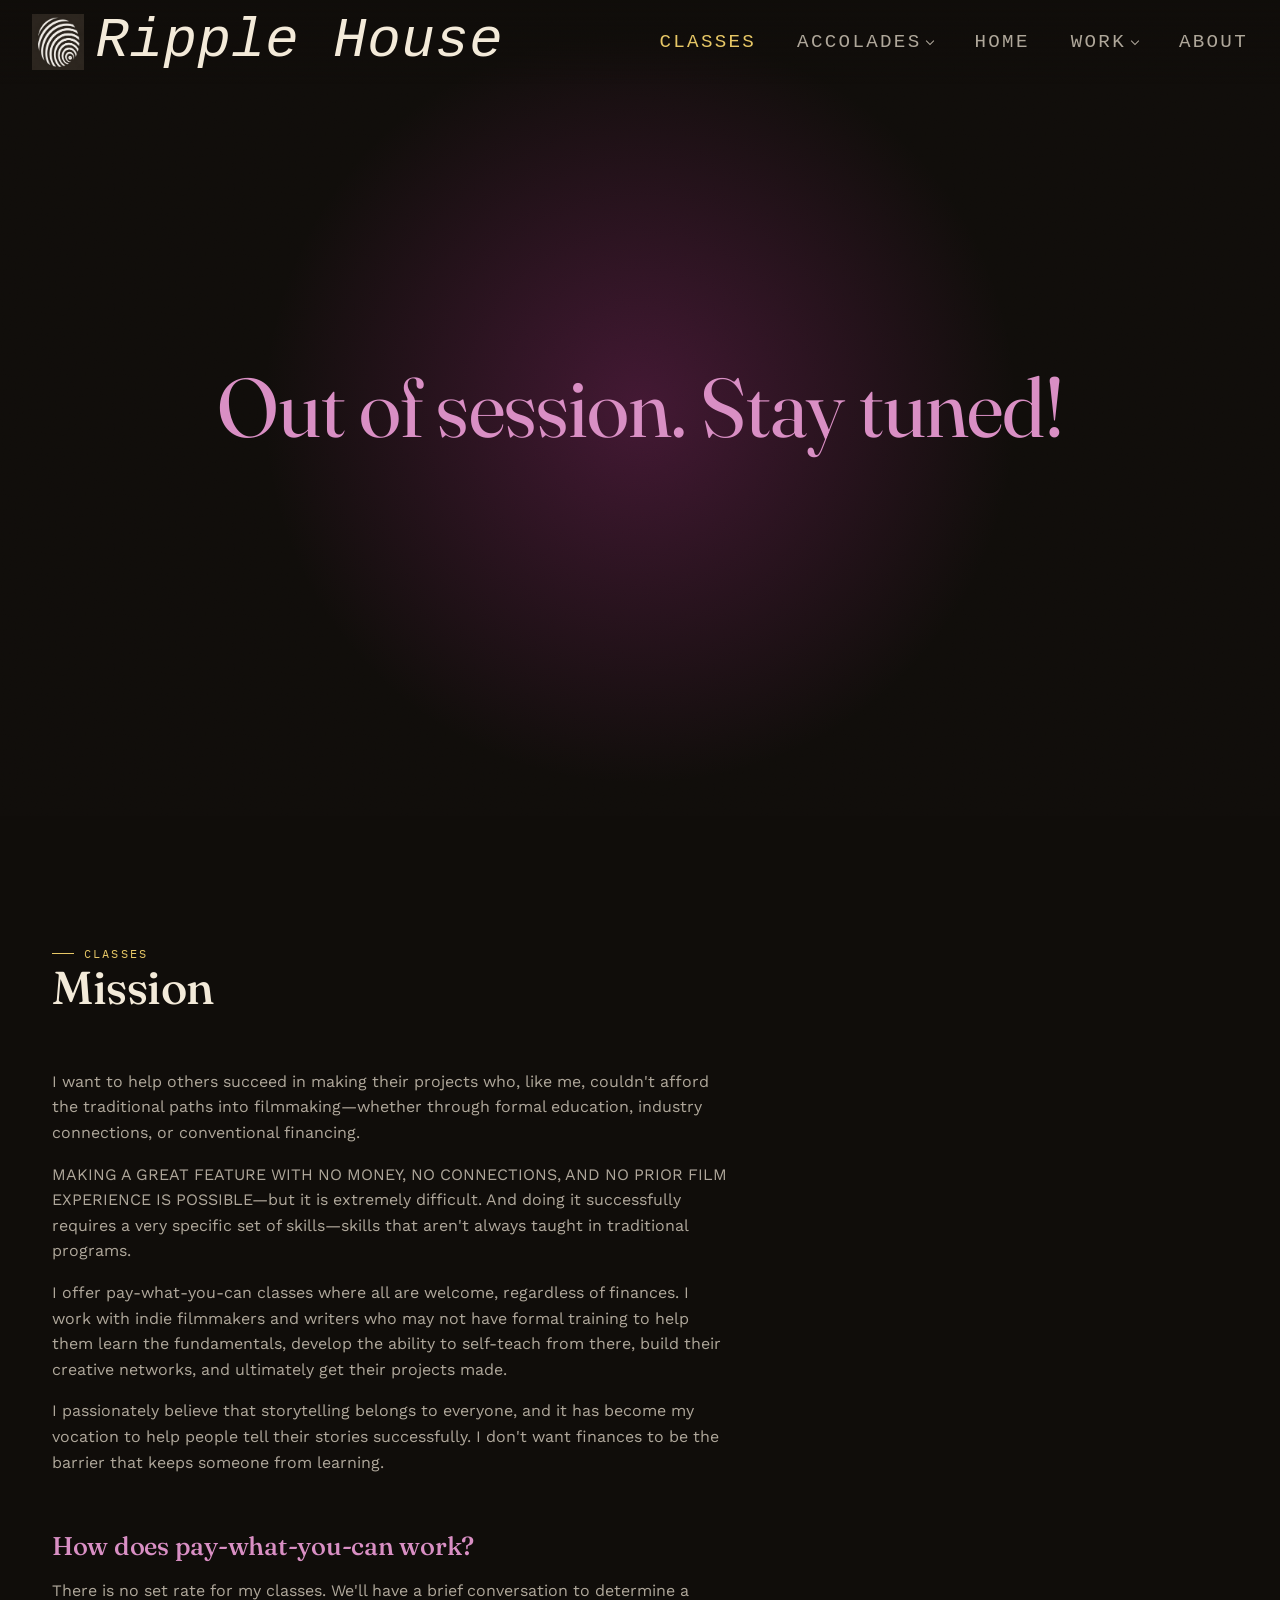
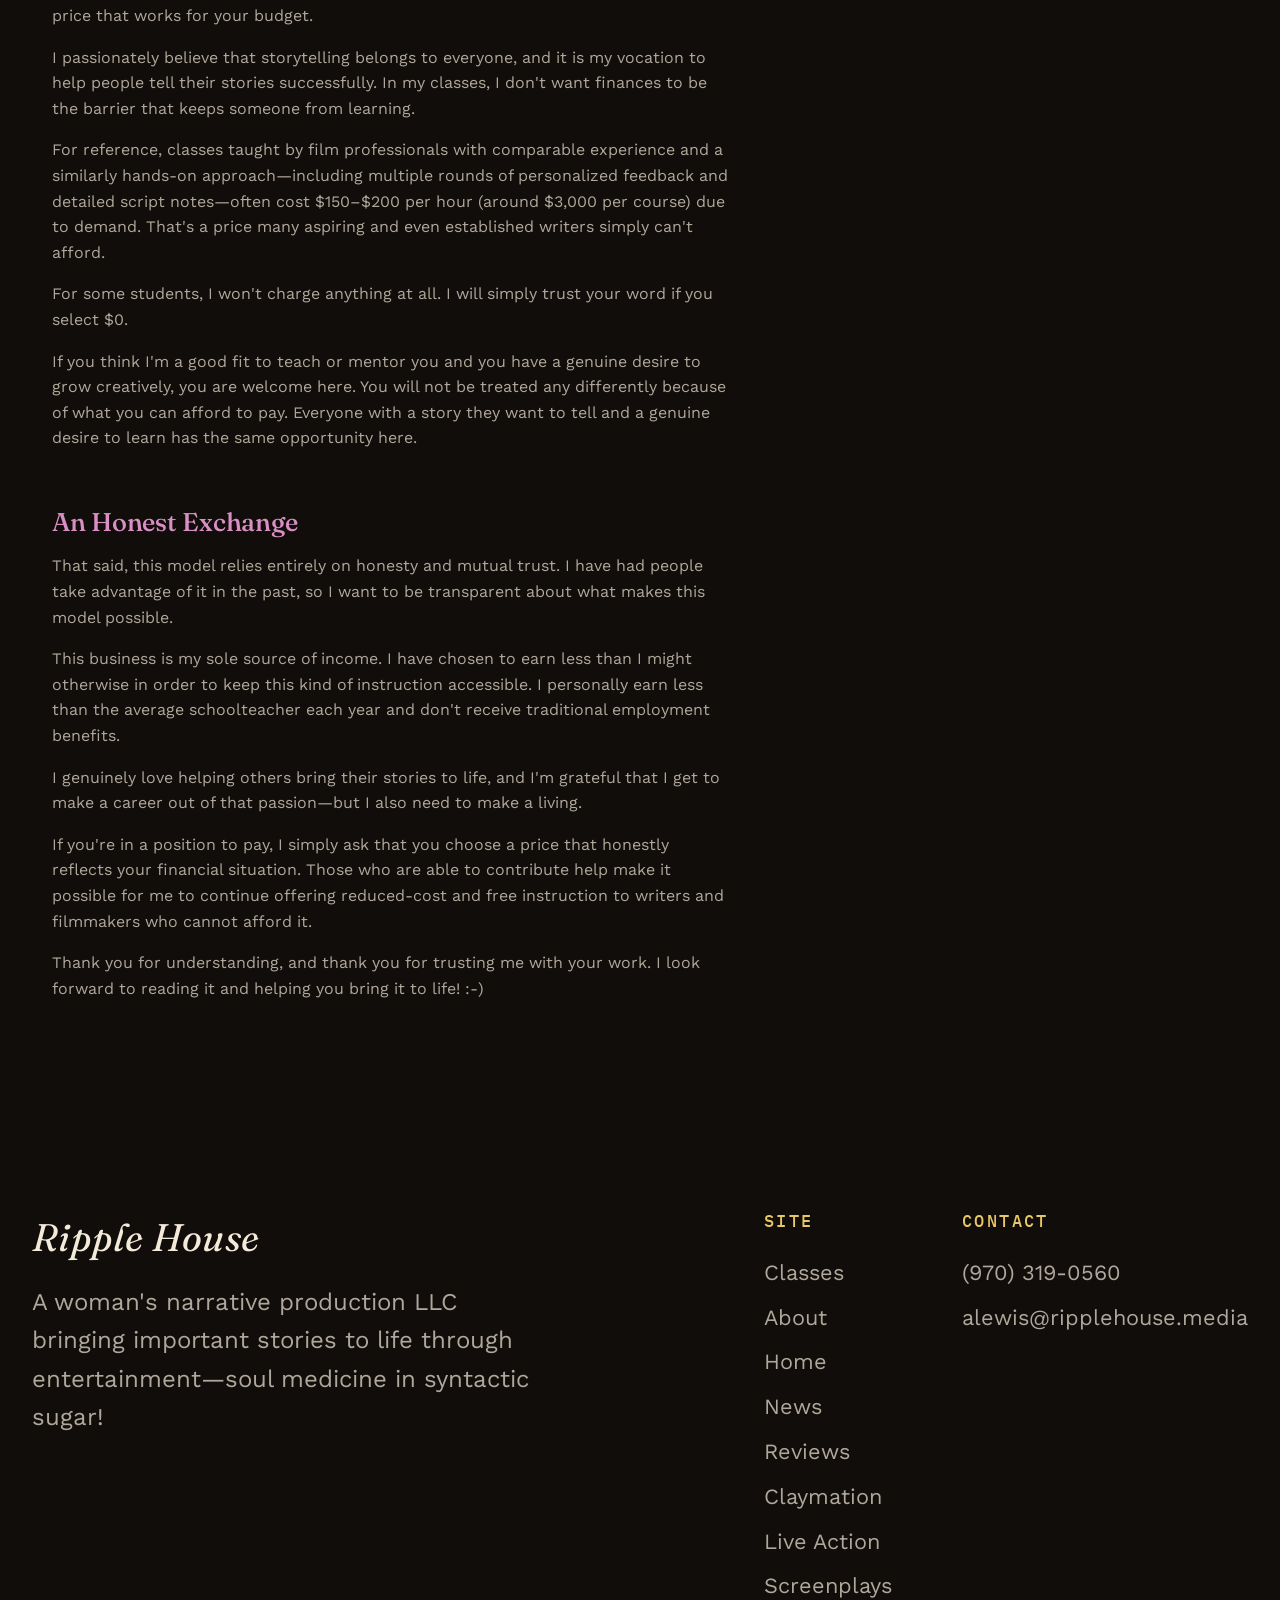
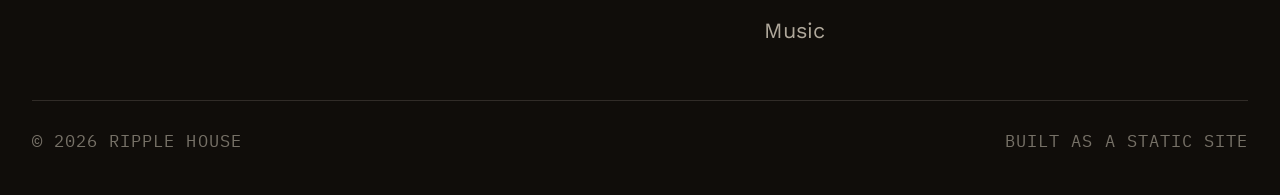
==== commit 652985cb: "Add Mission and pay-what-you-can content to the Classes page" ====
--- a/classes.html
+++ b/classes.html
@@ -62,12 +62,13 @@
 </nav>
 
 <!-- ============================= CLASSES =============================
-     A single full-height moment rather than a header-plus-sections page —
-     see "CLASSES page" in css/style.css. The pink ripple is the exact
-     .mission-glow/.mission-rings markup reused verbatim from the homepage
-     MISSION section (same classes, same @keyframes mission-ripple),
-     recentered and sized up behind the message via the .classes-hero
-     scoping rules in style.css. -->
+     A full-height "moment" hero — see "CLASSES page" in css/style.css.
+     The pink ripple is the exact .mission-glow/.mission-rings markup
+     reused verbatim from the homepage MISSION section (same classes, same
+     @keyframes mission-ripple), recentered and sized up behind the
+     message via the .classes-hero scoping rules in style.css. The Mission
+     section below is the page's second (and, for now, only other) piece
+     of content. -->
 <section class="classes-hero">
   <div class="mission-glow" aria-hidden="true"></div>
   <div class="mission-rings" aria-hidden="true">
@@ -78,6 +79,41 @@
   <div class="grain" aria-hidden="true"></div>
   <div class="container classes-hero-inner reveal-on-scroll">
     <h1 class="classes-message">Out of session. Stay tuned!</h1>
+  </div>
+</section>
+
+<!-- ============================= MISSION / PAY-WHAT-YOU-CAN =============================
+     Sits below the hero above, just above the footer. Built from the
+     generic .section/.section-head/.eyebrow pattern used the same way on
+     every other page, plain <p> body copy, and h3 subheadings — see the
+     "Mission / pay-what-you-can section" comment in css/style.css.
+     Content provided verbatim by A.M. Lewis. -->
+<section class="section classes-mission-section">
+  <div class="container">
+    <div class="section-head">
+      <span class="eyebrow">Classes</span>
+      <h2>Mission</h2>
+    </div>
+    <div class="classes-mission-copy reveal-on-scroll">
+      <p>I want to help others succeed in making their projects who, like me, couldn't afford the traditional paths into filmmaking—whether through formal education, industry connections, or conventional financing.</p>
+      <p>MAKING A GREAT FEATURE WITH NO MONEY, NO CONNECTIONS, AND NO PRIOR FILM EXPERIENCE IS POSSIBLE—but it is extremely difficult. And doing it successfully requires a very specific set of skills—skills that aren't always taught in traditional programs.</p>
+      <p>I offer pay-what-you-can classes where all are welcome, regardless of finances. I work with indie filmmakers and writers who may not have formal training to help them learn the fundamentals, develop the ability to self-teach from there, build their creative networks, and ultimately get their projects made.</p>
+      <p>I passionately believe that storytelling belongs to everyone, and it has become my vocation to help people tell their stories successfully. I don't want finances to be the barrier that keeps someone from learning.</p>
+
+      <h3>How does pay-what-you-can work?</h3>
+      <p>There is no set rate for my classes. We'll have a brief conversation to determine a price that works for your budget.</p>
+      <p>I passionately believe that storytelling belongs to everyone, and it is my vocation to help people tell their stories successfully. In my classes, I don't want finances to be the barrier that keeps someone from learning.</p>
+      <p>For reference, classes taught by film professionals with comparable experience and a similarly hands-on approach—including multiple rounds of personalized feedback and detailed script notes—often cost $150–$200 per hour (around $3,000 per course) due to demand. That's a price many aspiring and even established writers simply can't afford.</p>
+      <p>For some students, I won't charge anything at all. I will simply trust your word if you select $0.</p>
+      <p>If you think I'm a good fit to teach or mentor you and you have a genuine desire to grow creatively, you are welcome here. You will not be treated any differently because of what you can afford to pay. Everyone with a story they want to tell and a genuine desire to learn has the same opportunity here.</p>
+
+      <h3>An Honest Exchange</h3>
+      <p>That said, this model relies entirely on honesty and mutual trust. I have had people take advantage of it in the past, so I want to be transparent about what makes this model possible.</p>
+      <p>This business is my sole source of income. I have chosen to earn less than I might otherwise in order to keep this kind of instruction accessible. I personally earn less than the average schoolteacher each year and don't receive traditional employment benefits.</p>
+      <p>I genuinely love helping others bring their stories to life, and I'm grateful that I get to make a career out of that passion—but I also need to make a living.</p>
+      <p>If you're in a position to pay, I simply ask that you choose a price that honestly reflects your financial situation. Those who are able to contribute help make it possible for me to continue offering reduced-cost and free instruction to writers and filmmakers who cannot afford it.</p>
+      <p>Thank you for understanding, and thank you for trusting me with your work. I look forward to reading it and helping you bring it to life! :-)</p>
+    </div>
   </div>
 </section>
 
--- a/css/style.css
+++ b/css/style.css
@@ -292,6 +292,25 @@
   opacity: 1;
   transform: translateY(0);
   pointer-events: auto;
+}
+
+/* ACTIVE STATE — Work/Accolades: reuses two colors that already carry this
+   exact meaning elsewhere on the site, rather than introducing anything new.
+   The submenu item matching the current page already turns
+   var(--brass-light) via the generic ".nav-links a.is-active" rule above —
+   is-active is added by the "Active nav link" logic in main.js to every
+   .nav-links link whose href matches the current page, submenu links
+   included — so nothing new was needed for that half.
+   What IS added here is the parent ("Work"/"Accolades") turning
+   var(--rose) — the same pink already used as a text color elsewhere (see
+   .mission-heading) — whenever one of its OWN submenu links carries
+   .is-active. :has() is what makes this automatic for both dropdowns off
+   one rule, with no per-page hardcoding and no JS changes. This selector's
+   specificity is intentionally high enough to also beat the plain
+   ".nav-links a:hover" rule, so the pink persists through hover — matching
+   how .is-active already outlasts hover on the top-level links above. */
+.has-submenu:has(> .submenu a.is-active) > .nav-parent{
+  color: var(--rose);
 }
 
 .nav-toggle{
@@ -350,6 +369,63 @@
   }
   .submenu a{ padding: 0; font-size: 13px; color: var(--parchment-45); }
   .submenu-caret{ display: none; }
+}
+
+/* ==========================================================================
+   NAV — iPhone/mobile-only refinements (≤640px)
+   The 860px block above builds the shared tablet+phone hamburger nav
+   (fixed full-screen menu, always-expanded submenus) — everything here is
+   scoped one breakpoint narrower and only touches the nav, so nothing
+   above 640px (including tablet-portrait, e.g. iPad at 768px) is affected
+   by any rule in this block; that range keeps exactly the appearance
+   defined above untouched.
+   Two things read poorly at true phone widths specifically:
+   1) The wordmark's own clamp() (".site-nav .brand", near the top of the
+      NAV rules) has a 2.55rem floor that 4.35vw drops below well above
+      640px, so on an iPhone it renders at a fixed ~41px no matter how
+      narrow the screen gets, crowding the toggle button instead of
+      scaling down with it. This gives phones their own clamp with a
+      lower floor; the logo mirrors it 1:1 exactly as it already does at
+      every other size (see .brand-logo's own comment above).
+   2) The Work/Accolades parent label currently inherits the exact same
+      15px/--parchment-70 styling as a real link (only .submenu a gets an
+      explicit dimmed/smaller treatment in the 860px block), so the one
+      non-navigating item in the list is visually the MOST prominent —
+      backwards from its role, and part of why the grouping reads as a
+      flat, ambiguous list rather than a heading with items under it.
+      This adds a hairline top rule to visually separate each parent+
+      children cluster from the plain links around it, and demotes the
+      parent label to a small, quiet heading (reusing the existing
+      --parchment-45 tone already used for secondary text elsewhere) while
+      giving its children the more prominent, readable treatment that
+      matches their being the actual destinations. Colors/fonts are all
+      existing site values — nothing new is introduced. The higher-
+      specificity ACTIVE STATE rule above (.has-submenu:has(...) .nav-parent)
+      still wins over this default color whenever a child is the active
+      page, so that pink highlighting is unaffected. */
+@media (max-width: 640px){
+  .site-nav .brand{ font-size: clamp(1.3rem, 6.5vw, 1.85rem); }
+  .brand-logo{ height: clamp(1.3rem, 6.5vw, 1.85rem); }
+  .brand-lockup{ gap: 8px; }
+
+  .has-submenu{
+    display: flex;
+    flex-direction: column;
+    align-items: center;
+    width: 100%;
+    gap: 14px;
+    padding-top: 18px;
+    border-top: 1px solid var(--line);
+  }
+  .nav-links a.nav-parent{
+    font-size: 11px;
+    letter-spacing: .16em;
+    color: var(--parchment-45);
+    cursor: default;
+  }
+  .nav-links a.nav-parent:hover{ color: var(--parchment-45); }
+  .submenu{ margin-top: 0; gap: 16px; }
+  .submenu a{ font-size: 14px; color: var(--parchment-70); }
 }
 
 /* tape-counter scroll readout — signature element */
@@ -2086,6 +2162,24 @@
   .classes-message{ font-size: clamp(2.1rem, 9vw, 3rem); }
 }
 
+/* ---- Mission / pay-what-you-can section, below the hero above ----
+   Built entirely from the same generic .section/.section-head/.eyebrow
+   pattern used on every other page (see e.g. news.html's "More Coverage"
+   section) — nothing new there. Body copy is plain <p>, capped at the
+   same ~68ch reading width already used for long-form prose elsewhere
+   (.screenplay-entry p, .page-notice p). The two subheadings use --rose,
+   the color already established as this page's own accent via
+   .classes-message above, so they read as part of the same page rather
+   than a generic gray heading. .section already has its own 640px
+   padding override (see the base NAV/utility rules above), so no
+   mobile-specific override is needed here. */
+.classes-mission-copy{ max-width: 720px; }
+.classes-mission-copy p{ max-width: 68ch; }
+.classes-mission-copy h3{
+  color: var(--rose);
+  margin-top: 2em;
+}
+
 /* ==========================================================================
    MUSIC page (music.html)
    The required line is presented via the existing .quote-block component
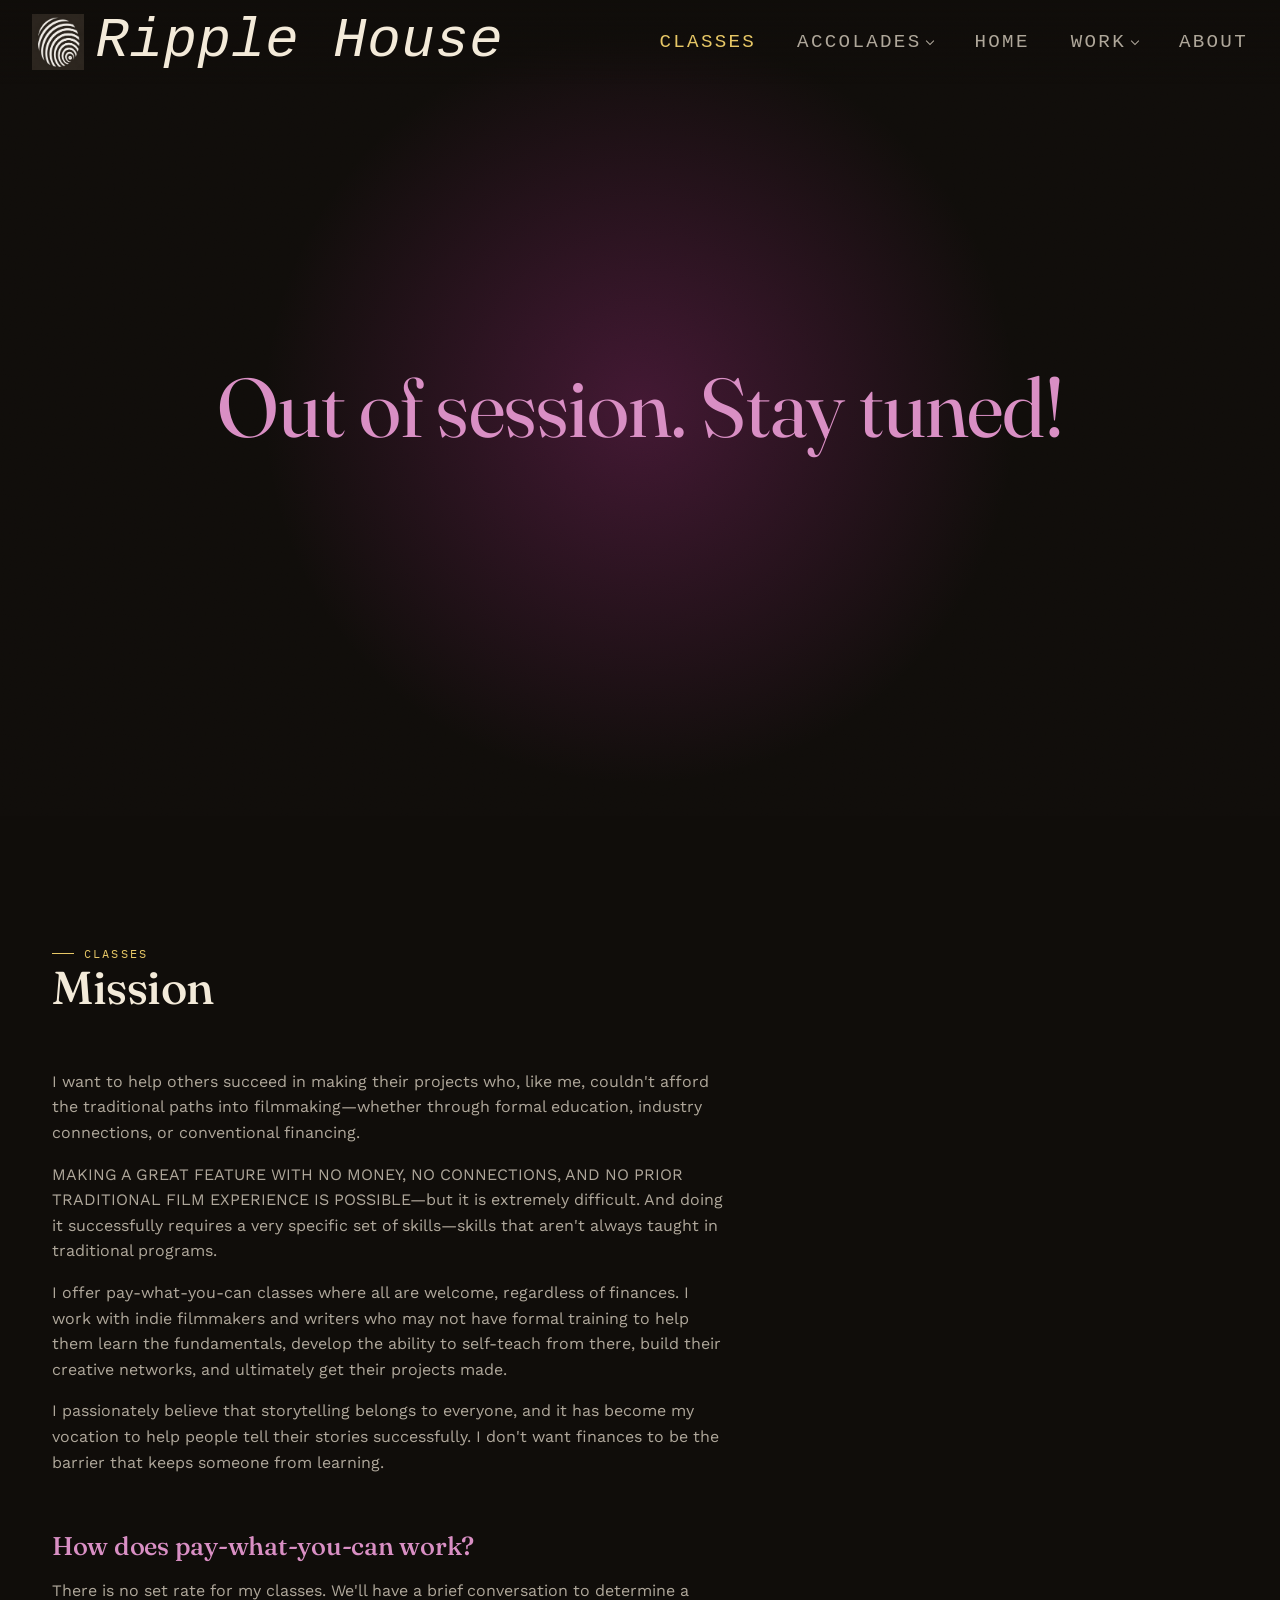
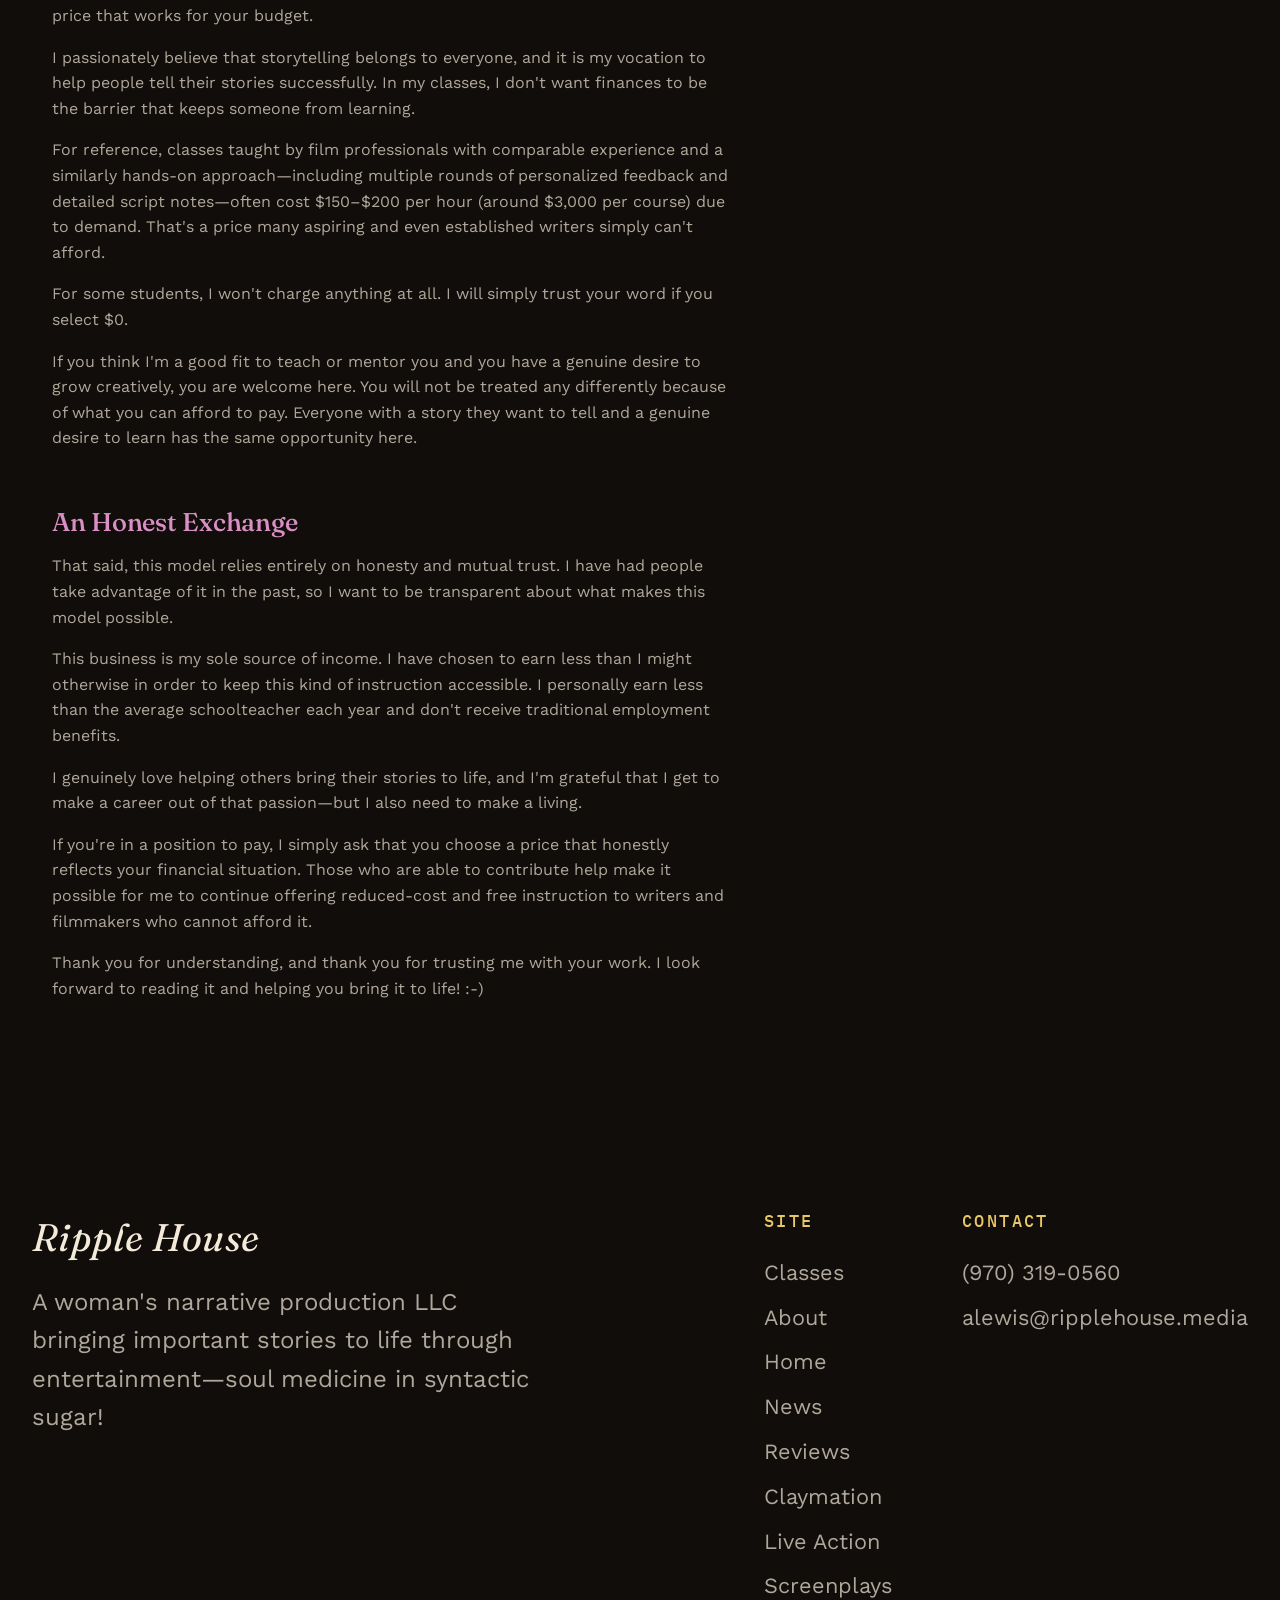
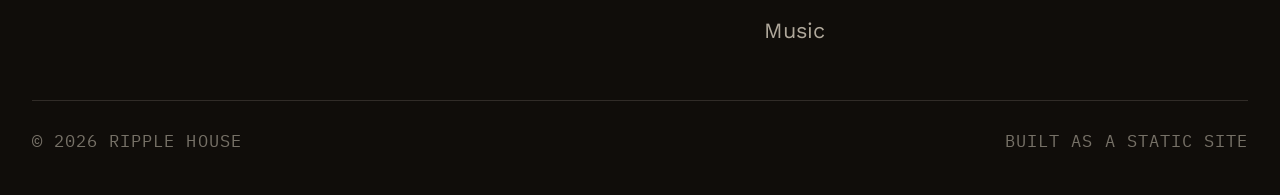
==== commit e7b3605e: "Add 'traditional' to the no-prior-experience line on the Classes mission" ====
--- a/classes.html
+++ b/classes.html
@@ -96,7 +96,7 @@
     </div>
     <div class="classes-mission-copy reveal-on-scroll">
       <p>I want to help others succeed in making their projects who, like me, couldn't afford the traditional paths into filmmaking—whether through formal education, industry connections, or conventional financing.</p>
-      <p>MAKING A GREAT FEATURE WITH NO MONEY, NO CONNECTIONS, AND NO PRIOR FILM EXPERIENCE IS POSSIBLE—but it is extremely difficult. And doing it successfully requires a very specific set of skills—skills that aren't always taught in traditional programs.</p>
+      <p>MAKING A GREAT FEATURE WITH NO MONEY, NO CONNECTIONS, AND NO PRIOR TRADITIONAL FILM EXPERIENCE IS POSSIBLE—but it is extremely difficult. And doing it successfully requires a very specific set of skills—skills that aren't always taught in traditional programs.</p>
       <p>I offer pay-what-you-can classes where all are welcome, regardless of finances. I work with indie filmmakers and writers who may not have formal training to help them learn the fundamentals, develop the ability to self-teach from there, build their creative networks, and ultimately get their projects made.</p>
       <p>I passionately believe that storytelling belongs to everyone, and it has become my vocation to help people tell their stories successfully. I don't want finances to be the barrier that keeps someone from learning.</p>
 
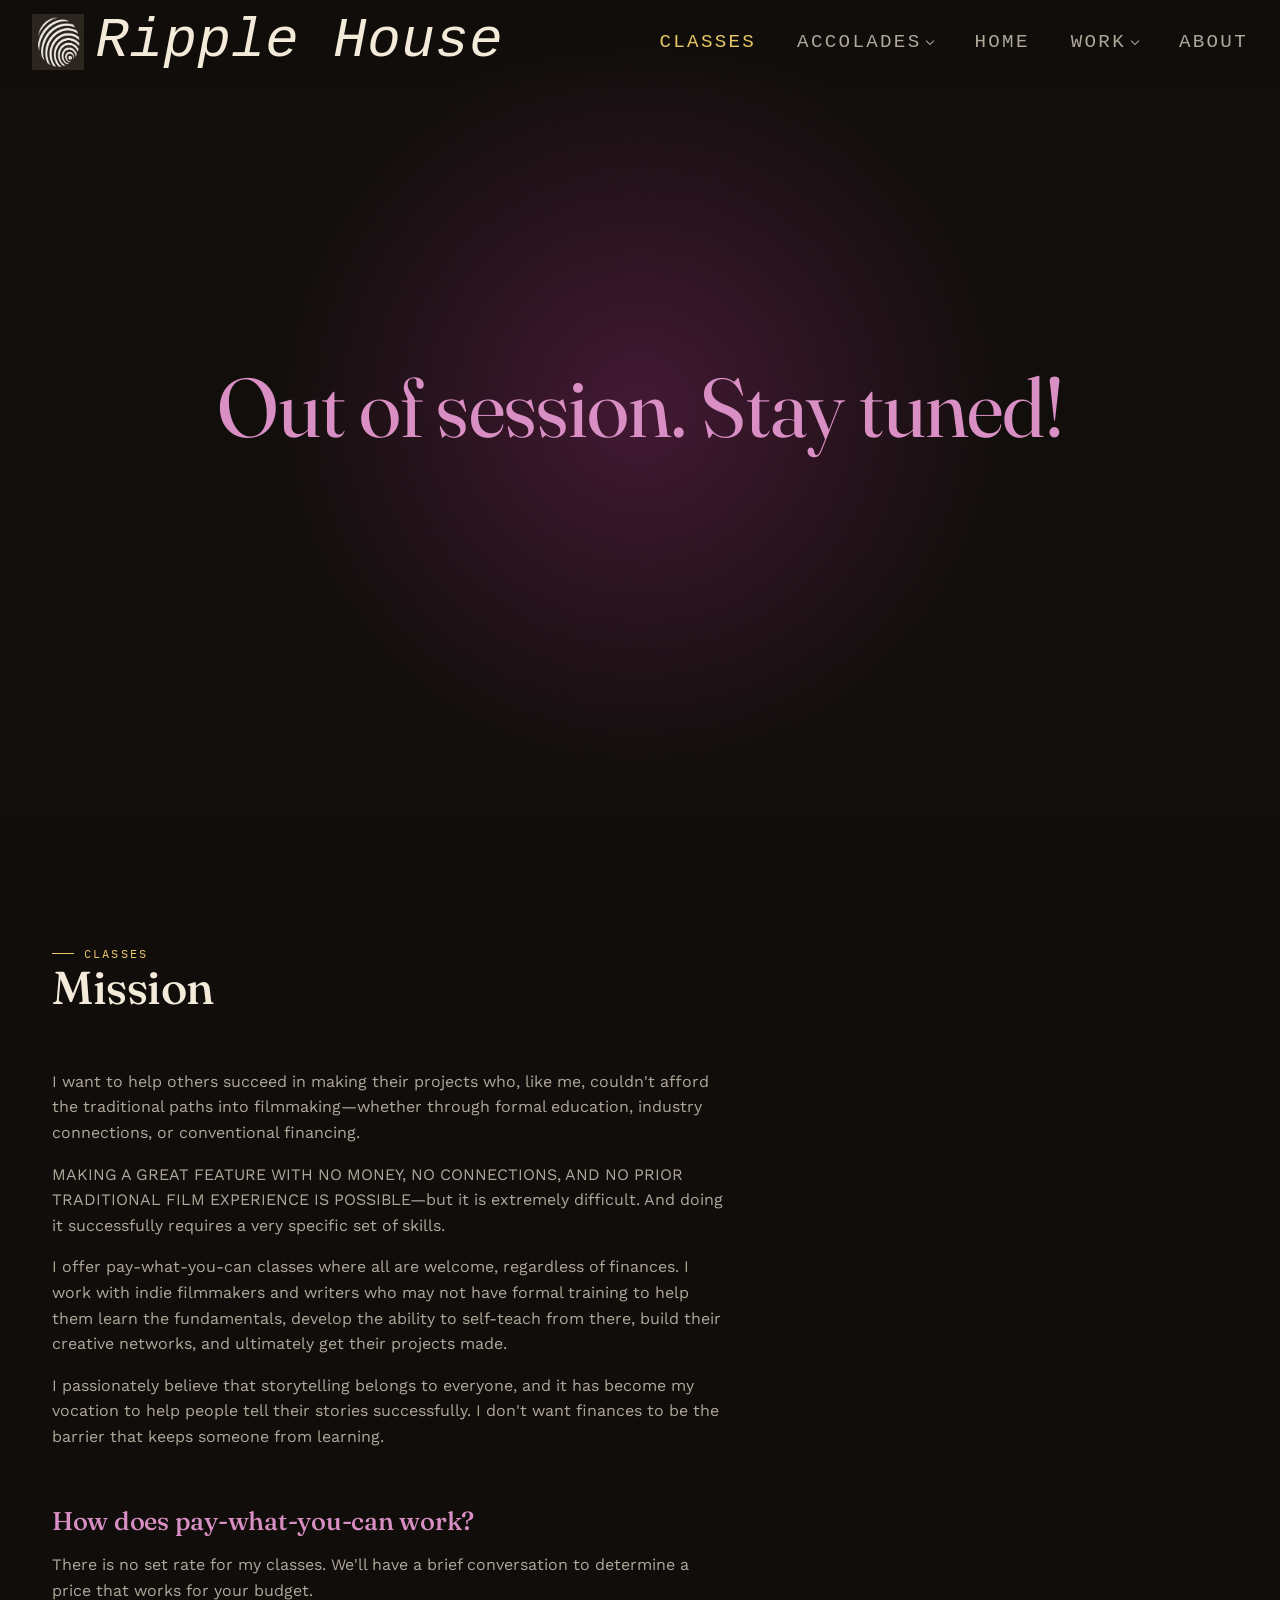
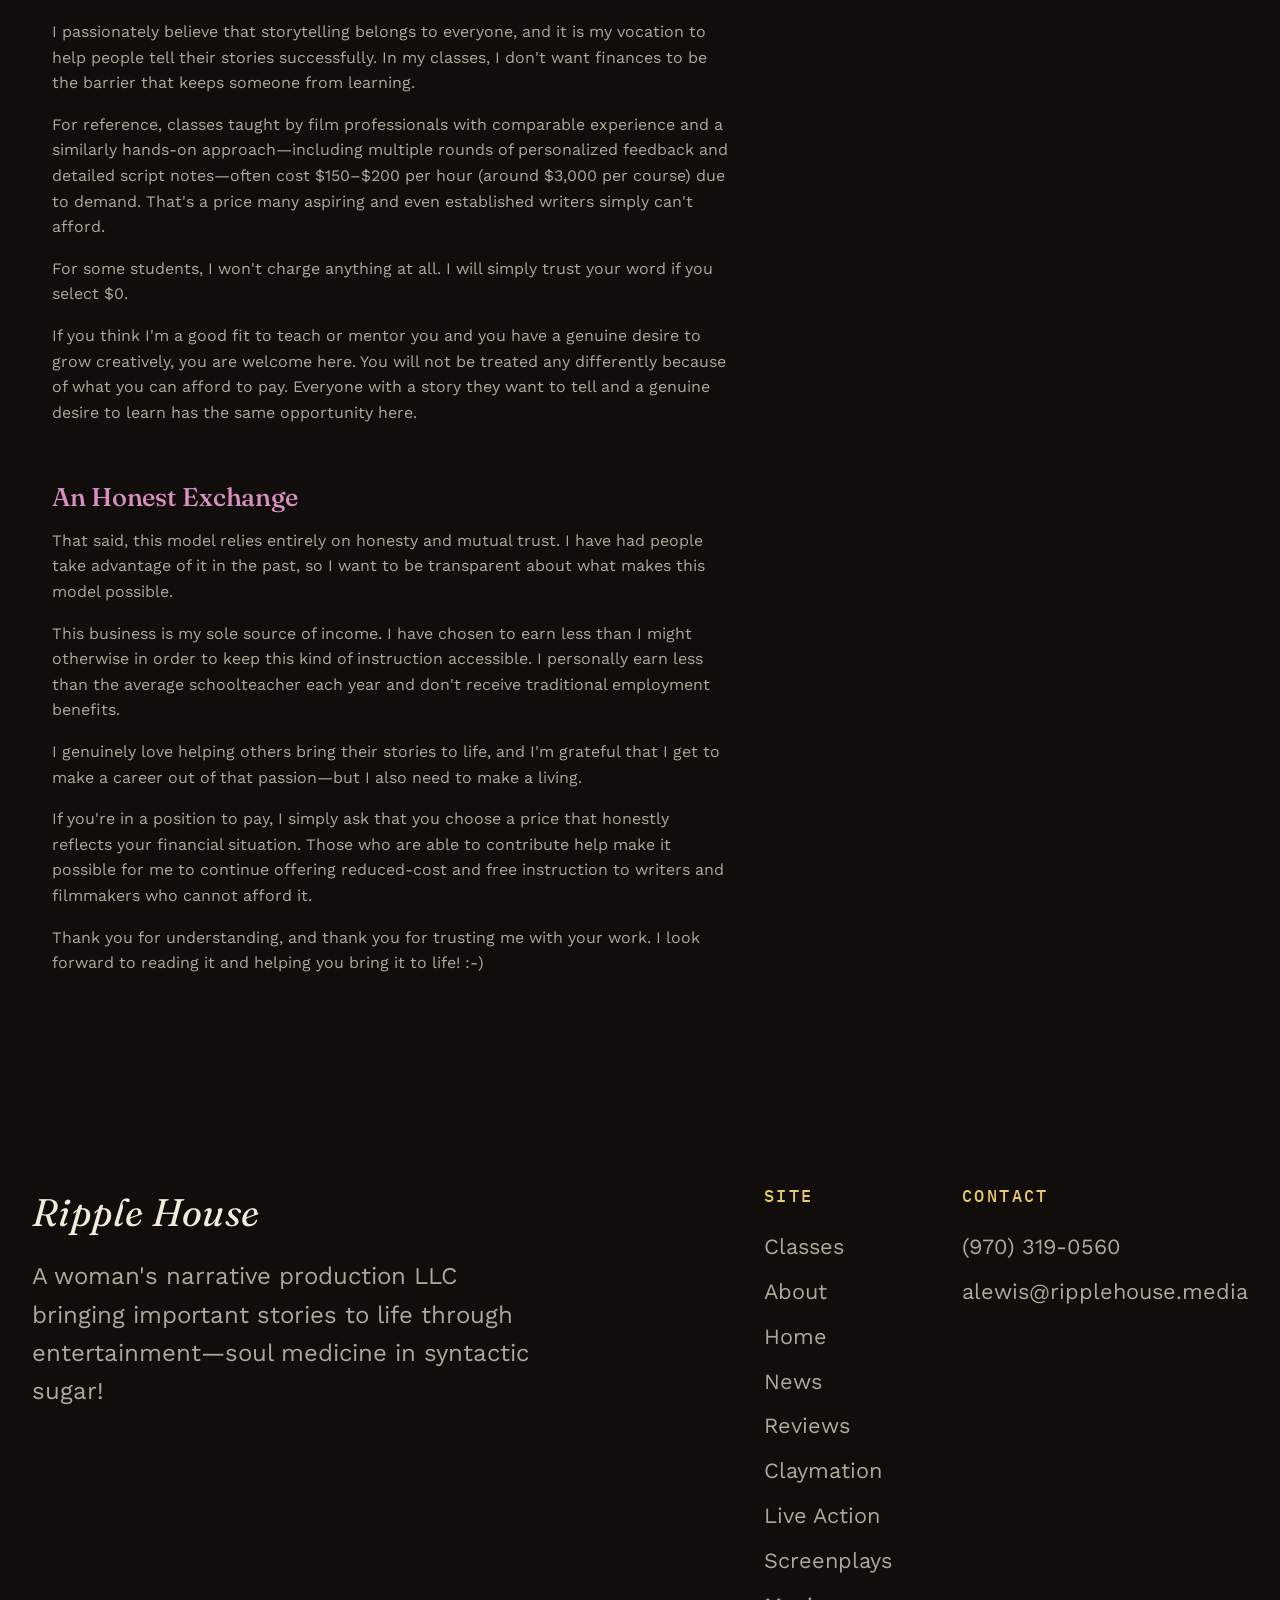
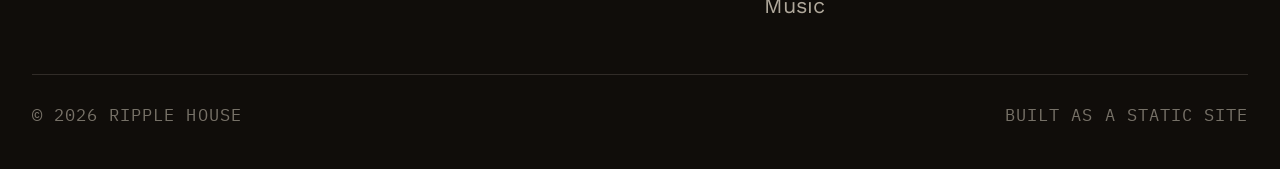
==== commit 474a3bac: "Trim the traditional-programs clause from the Classes mission text" ====
--- a/classes.html
+++ b/classes.html
@@ -96,7 +96,7 @@
     </div>
     <div class="classes-mission-copy reveal-on-scroll">
       <p>I want to help others succeed in making their projects who, like me, couldn't afford the traditional paths into filmmaking—whether through formal education, industry connections, or conventional financing.</p>
-      <p>MAKING A GREAT FEATURE WITH NO MONEY, NO CONNECTIONS, AND NO PRIOR TRADITIONAL FILM EXPERIENCE IS POSSIBLE—but it is extremely difficult. And doing it successfully requires a very specific set of skills—skills that aren't always taught in traditional programs.</p>
+      <p>MAKING A GREAT FEATURE WITH NO MONEY, NO CONNECTIONS, AND NO PRIOR TRADITIONAL FILM EXPERIENCE IS POSSIBLE—but it is extremely difficult. And doing it successfully requires a very specific set of skills.</p>
       <p>I offer pay-what-you-can classes where all are welcome, regardless of finances. I work with indie filmmakers and writers who may not have formal training to help them learn the fundamentals, develop the ability to self-teach from there, build their creative networks, and ultimately get their projects made.</p>
       <p>I passionately believe that storytelling belongs to everyone, and it has become my vocation to help people tell their stories successfully. I don't want finances to be the barrier that keeps someone from learning.</p>
 
